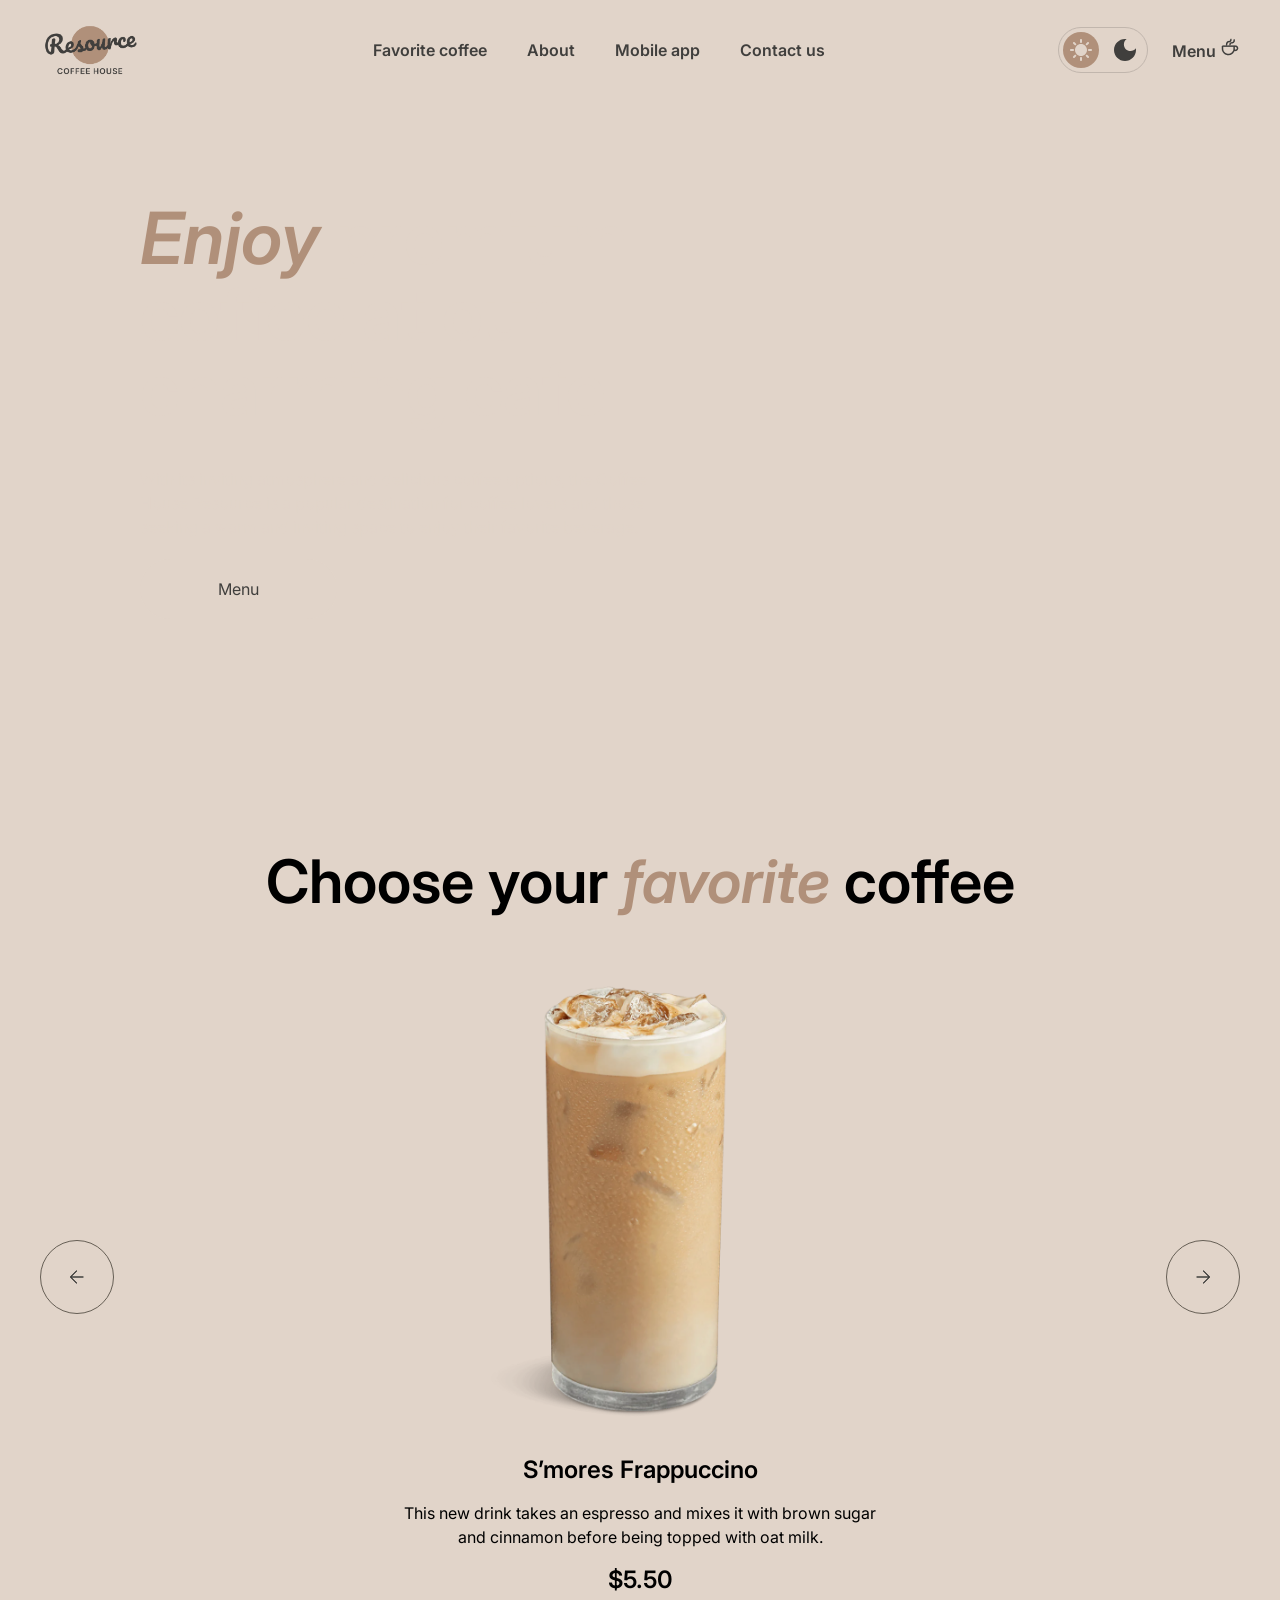
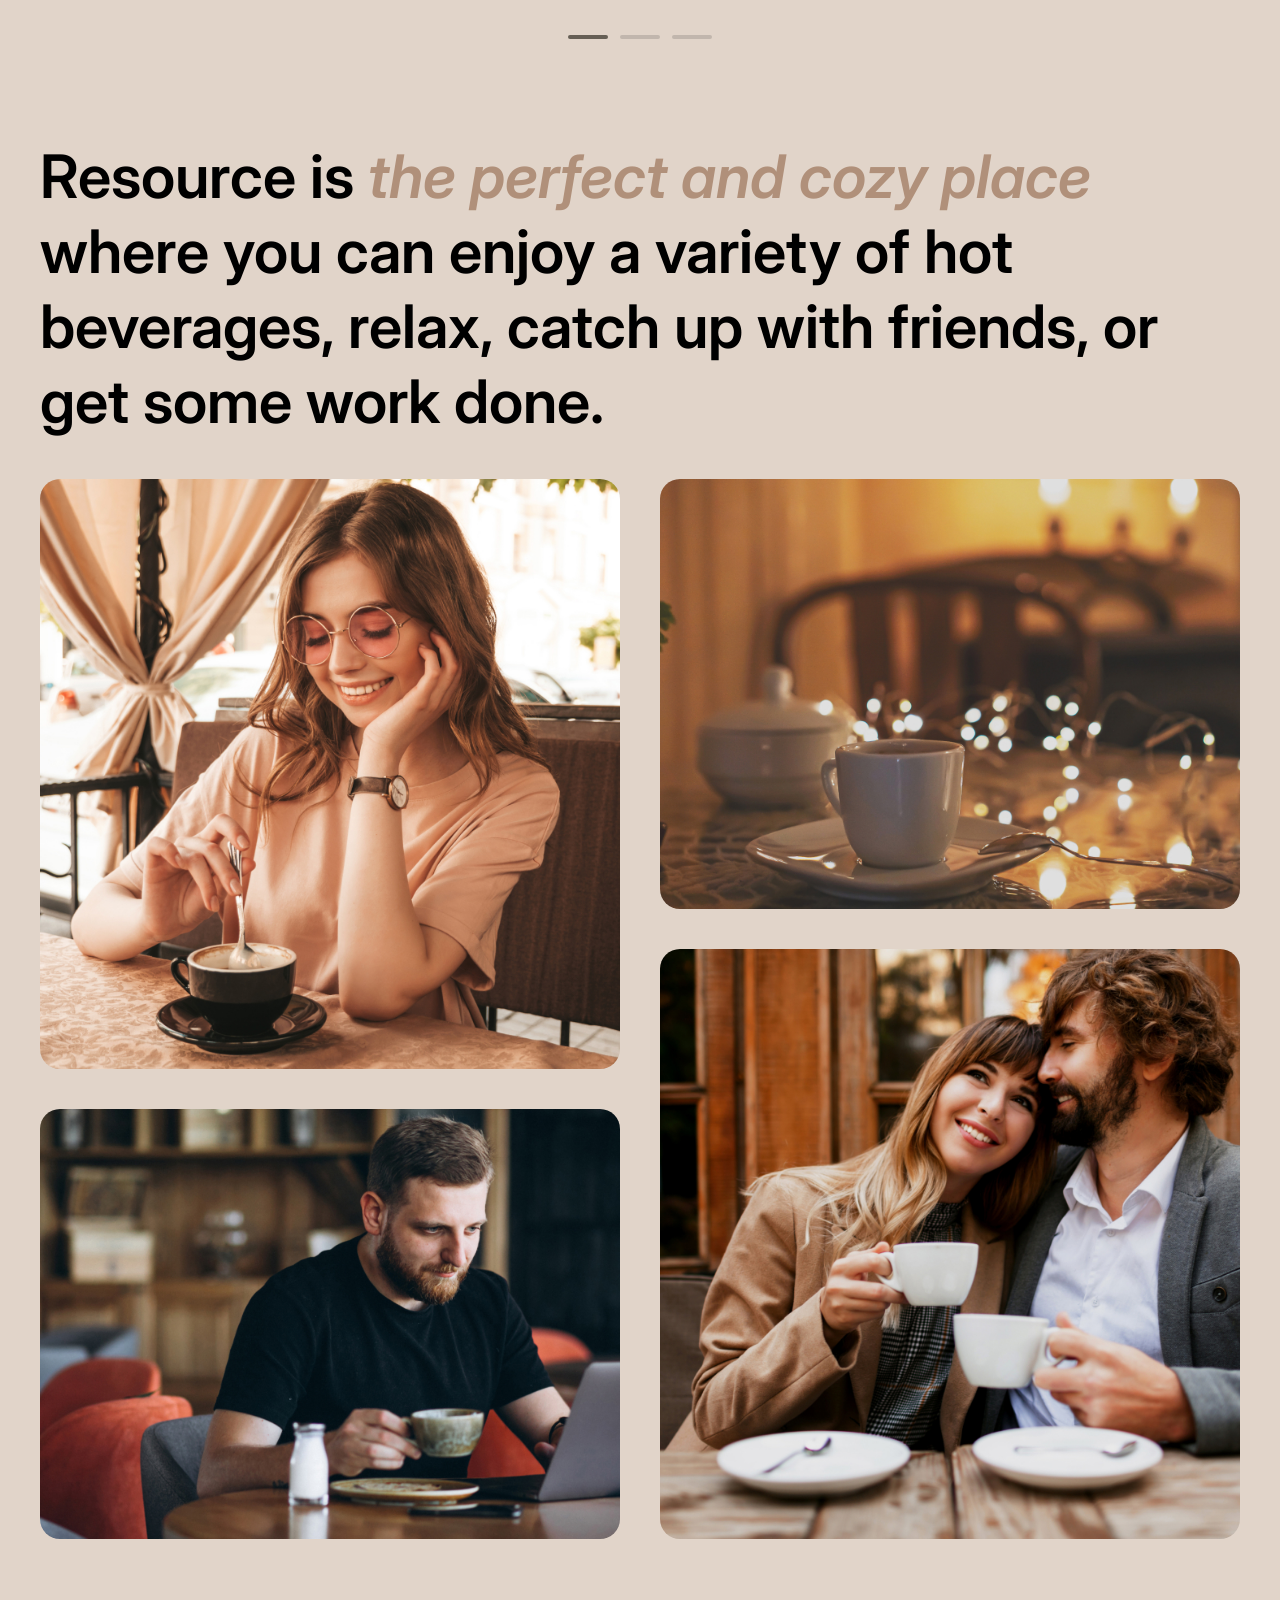
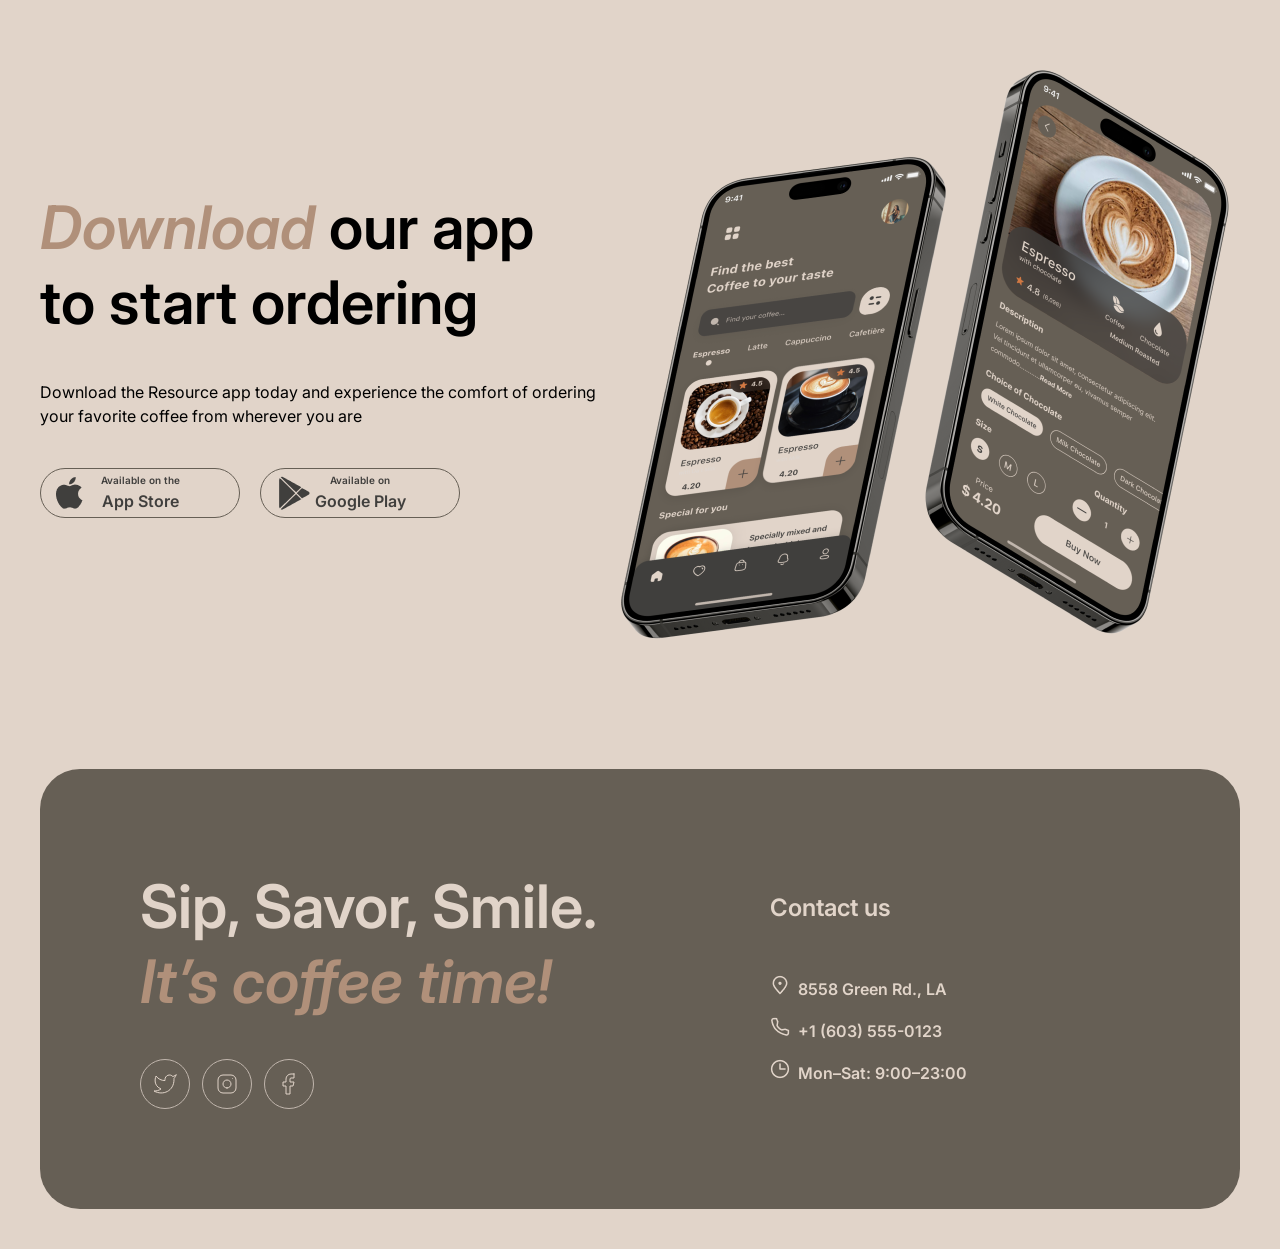
==== index.html @ 1803ca37 "feat: add html and css for FOOTER" ====
<!doctype html>
<html lang="en">
  <head>
    <meta charset="UTF-8" />
    <meta name="viewport" content="width=device-width, initial-scale=1.0" />
    <link rel="stylesheet" href="./style.css" />
    <link rel="icon" href="./img/home-page/logo.png" />
    <link rel="preconnect" href="https://fonts.googleapis.com" />
    <link rel="preconnect" href="https://fonts.gstatic.com" crossorigin />
    <link
      href="https://fonts.googleapis.com/css2?family=Inter:ital,opsz,wght@0,14..32,100..900;1,14..32,100..900&display=swap"
      rel="stylesheet"
    />
    <title>Coffee House</title>
  </head>
  <body>
    <div class="container">
      <header class="header_container">
        <img
          class="logo_img"
          src="./img/home-page/logo.png"
          alt="logo coffee house"
        />
        <nav>
          <ul class="header_list">
            <li><a class="header_link" href="#favorite">Favorite coffee</a></li>
            <li><a class="header_link" href="#about">About</a></li>
            <li><a class="header_link" href="#mobile_app">Mobile app</a></li>
            <li><a class="header_link" href="#contacts">Contact us</a></li>
          </ul>
        </nav>
        <div class="header_options">
          <div class="theme_switch">
            <div
              class="header_icons_container sun_icon"
              aria-label="sun icon to switch theme"
              role="button"
            ></div>
            <div
              class="header_icons_container moon_icon"
              aria-label="sun icon to switch theme"
              role="button"
            ></div>
          </div>
          <div class="menu_link">
            <a class="header_link" href="" target="_blank"
              >Menu
              <img src="./img/icons/coffee-cup.png" alt="icon cup of coffee"
            /></a>
          </div>
        </div>
      </header>
      <main>
        <section id="hero" class="hero_container">
          <video class="hero_video" autoplay muted loop playsinline>
            <source src="./video/hero-video.mp4" type="video/mp4" />
          </video>
          <div class="hero_content">
            <h1 class="hero_title">
              <span class="hightlight_text">Enjoy</span> premium coffee at our
              charming cafe
            </h1>
            <p class="hero_text">
              With its inviting atmosphere and delicious coffee options, the
              Coffee House Resource is a popular destination for coffee lovers
              and those seeking a warm and inviting space to enjoy their
              favorite beverage.
            </p>
            <a class="hero_btn" href="" target="_blank">Menu</a>
          </div>
        </section>
        <section id="favorite" class="favorite_container">
          <h2 class="section_title">
            Choose your <span class="hightlight_text">favorite</span> coffee
          </h2>
          <div class="favorite_slider">
            <div class="arrows icon_arrow_left" role="button">
              <img
                class="arrow arrow-left"
                src="./img/icons/arrow-dark.png"
                alt="arrow-left"
              />
            </div>
            <div class="favorite_content">
              <img
                class="favorite_img"
                src="./img/home-page/coffee-slider-1.png"
                alt=""
              />
              <h3 class="favorite_content_title">S’mores Frappuccino</h3>
              <p class="favorite_content_text">
                This new drink takes an espresso and mixes it with brown sugar
                and cinnamon before being topped with oat milk.
              </p>
              <p class="favorite_price">$5.50</p>
            </div>
            <div class="arrows icon_arrow_right" role="button">
              <img
                class="arrow arrow-right"
                src="./img/icons/arrow-dark.png"
                alt="arrow-right"
              />
            </div>
          </div>
          <div class="controls_container">
            <div class="control control_active"></div>
            <div class="control"></div>
            <div class="control"></div>
          </div>
        </section>
        <section id="about">
          <h2 class="section_title">
            Resource is
            <span class="hightlight_text">the perfect and cozy place</span>
            where you can enjoy a variety of hot beverages, relax, catch up with
            friends, or get some work done.
          </h2>
          <div class="about_gallery">
            <img
              class="img_1 gallery_img"
              src="./img/home-page/about-1.jpg"
              alt=""
            />
            <img
              class="img_2 gallery_img"
              src="./img/home-page/about-2.jpg"
              alt=""
            />
            <img
              class="img_3 gallery_img"
              src="./img/home-page/about-3.jpg"
              alt=""
            />
            <img
              class="img_4 gallery_img"
              src="./img/home-page/about-4.jpg"
              alt=""
            />
          </div>
        </section>
        <section id="mobile_app" class="mobile_app_container">
          <div class="app_content">
            <h2 class="section_title">
              <span class="hightlight_text">Download</span> our app<br />to
              start ordering
            </h2>
            <p class="app_text">
              Download the Resource app today and experience the comfort of
              ordering your favorite coffee from wherever you are
            </p>
            <div class="app_btns_container">
              <a
                class="app_btn apple_btn"
                href="https://www.apple.com/app-store/"
                target="_blank"
              >
                <p class="available">Available on the</p>
                <p class="app_store">App Store</p>
              </a>
              <a
                class="app_btn google_btn"
                href="https://play.google.com/store/games"
                target="_blank"
              >
                <p class="available">Available on</p>
                <p class="app_store">Google Play</p>
              </a>
            </div>
          </div>
          <img
            class="mobile_app_img"
            src="./img/home-page/mobile-screens.png"
            alt="Coffee shop mobile app displayed on two smartphones"
          />
        </section>
      </main>
      <footer class="footer_container" id="contacts">
        <div class="contacts_offer">
          <h2 class="contacts_title">
            Sip, Savor, Smile.
            <span class="hightlight_text">It’s coffee time!</span>
          </h2>
          <div class="socials_container">
            <a href="https://x.com" target="_blank"
              ><div class="social_icons twitter_icon"></div
            ></a>
            <a
              href="https://www.instagram.com/reel/Db3Kr9Ftx0o/"
              target="_blank"
              ><div class="social_icons instagram_icon"></div
            ></a>
            <a href="https://www.facebook.com" target="_blank"
              ><div class="social_icons facebook_icon"></div
            ></a>
          </div>
        </div>
        <ul class="contacts_info">
          <li class="contacts_info_title">Contact us</li>
          <li>
            <a
              class="contacts_link"
              href="https://www.google.com/maps/place/Луизиана,+США/@30.9105342,-94.0417033,7z/data=!3m1!4b1!4m10!1m2!2m1!1s8558+Green+Rd.,+LA!3m6!1s0x8620a454b2118265:0xc955f73281e54703!8m2!3d30.5190775!4d-91.5208624!15sChI4NTU4IEdyZWVuIFJkLiwgTEGSAQh1c19zdGF0ZeABAA!16zL20vMDRseTE?entry=ttu&g_ep=EgoyMDI2MDkwOS4wIKXMDSoASAFQAw%3D%3D"
              target="_blank"
              ><img
                class="contact_icons pin_alt_icon"
                src="./img/icons/pin-alt.png"
              />8558 Green Rd., LA</a
            >
          </li>
          <li>
            <a class="contacts_link" href="tel:+16035550123" target="_blank"
              ><img
                class="contact_icons tel_icon"
                src="./img/icons/phone.png"
              />+1 (603) 555-0123</a
            >
          </li>
          <li class="clock_li">
            <img
              class="contact_icons clock_icon"
              src="./img/icons/clock.png"
            />Mon–Sat: 9:00–23:00
          </li>
        </ul>
      </footer>
    </div>
    <script src="script.js"></script>
  </body>
</html>
---- style.css ----
/* GENERAL STYLES */
* {
  margin: 0;
  padding: 0;
}

*,
*::before,
*::after {
  box-sizing: border-box;
}

html {
  scroll-behavior: smooth;
}

li {
  list-style: none;
}

a {
  text-decoration: none;
}

:root {
  --color-main-light: #e1d4c9;
  --color-main-dark: #403f3d;
  --color-highlight: #b0907a;
  --color-border-primary: #c1b6ad;
  --color-border-dark: #665f55;
}

body {
  font-family: "Inter", sans-serif;
  font-weight: 400;
  letter-spacing: 0%;
}

.container {
  display: block;
  width: 100%;
  max-width: 1440px;
  margin: 0 auto;
  padding: 1.25rem 2.5rem 2.5rem 2.5rem;
  background: var(--color-main-light);
}

.hightlight_text {
  color: var(--color-highlight);
  font-style: italic;
}

.moon_icon,
.header_link,
.hero_btn,
.app_btn {
  transition: 0.3s all ease;
}

a,
.arrows,
.header_icons_container,
.social_icons {
  cursor: pointer;
}

/* TYPOGRAPHY */
p {
  font-size: 1rem;
  line-height: 150%;
}

.hero_title {
  font-size: 4.5rem;
  font-weight: 600;
  line-height: 105%;
}

.hero_text,
.hero_btn {
  margin: 2.5em 0 2.5em 0;
}

.section_title,
.contacts_title {
  font-size: 3.75rem;
  font-weight: 600;
  line-height: 125%;
}

.favorite_content_title,
.favorite_price,
.contacts_info_title {
  font-size: 1.5rem;
  font-weight: 600;
  line-height: 125%;
}

.favorite_content_text {
  text-align: center;
}

.available {
  font-size: 0.625rem;
  font-weight: 600;
  line-height: 140%;
}

.app_store {
  font-weight: 600;
}

/* BUTTONS */
.hero_btn {
  color: var(--color-main-dark);
  background: var(--color-main-light);
  padding: 1.25em 4.876em 1.25em 4.876em;
  border-radius: 6.25em;
}

.hero_btn:hover {
  background: var(--color-main-light) url(./img/icons/coffee-cup.png) no-repeat
    right 3em center;
}

.arrows,
.social_icons {
  display: flex;
  justify-content: center;
  align-items: center;
  border-radius: 50%;
}

.arrows {
  border: 1px solid var(--color-border-dark);
}

.arrow,
.social_icons {
  background-size: 24px 24px;
  border-radius: 50%;
  padding: 1.5em;
}

.arrow {
  background: url(./img/icons/arrow-dark.png) no-repeat center center;
}

.icon_arrow_left {
  transform: rotate(180deg);
}

.arrow:hover {
  background: var(--color-border-dark) url(./img//icons/arrow-light.png)
    no-repeat center center;
}

/* LINKS */
.app_btns_container {
  display: flex;
  gap: 1.25em;
}

.app_btn {
  display: flex;
  flex-direction: column;
  justify-content: center;
  align-items: center;
  color: var(--color-main-dark);
  width: 200px;
  gap: 0.5em;
  border: 1px solid var(--color-border-dark);
  border-radius: 6.25em;
  font-size: 5px;
  padding: 0.75em 0;
}

.app_btn:hover {
  color: var(--color-main-light);
}

.apple_btn {
  background: url(./img/icons/apple-dark.png) no-repeat 15px center;
}

.apple_btn:hover {
  background: var(--color-border-dark) url(./img/icons/apple-light.png)
    no-repeat 15px center;
}

.google_btn {
  background: url(./img/icons/google-dark.png) no-repeat 15px center;
}

.google_btn:hover {
  background: var(--color-border-dark) url(./img/icons/google-light.png)
    no-repeat 15px center;
}

.social_icons {
  border: 1px solid var(--color-border-primary);
}

.social_icons:hover {
  background: var(--color-border-primary);
}

.twitter_icon {
  background: url(./img/icons/twitter-light.svg) no-repeat center center;
}

.twitter_icon:hover {
  background: var(--color-border-primary) url(./img/icons/twitter-dark.svg)
    no-repeat center center;
}

.instagram_icon {
  background: url(./img/icons/instagram-light.svg) no-repeat center center;
}

.instagram_icon:hover {
  background: var(--color-border-primary) url(./img/icons/instagram-dark.svg)
    no-repeat center center;
}

.facebook_icon {
  background: url(./img/icons/facebook-light.svg) no-repeat center center;
}

.facebook_icon:hover {
  background: var(--color-border-primary) url(./img/icons/facebook-dark.svg)
    no-repeat center center;
}

/* HEADER */
.header_container {
  display: flex;
  justify-content: space-between;
  align-items: center;
}

.logo_img {
  width: 6.25rem;
  height: 3.75rem;
}

.header_list {
  display: flex;
  gap: 2.5em;
}

.header_link,
.contacts_link,
.clock_li {
  font-size: 1rem;
  font-weight: 600;
  line-height: 150%;
}

.header_link {
  color: var(--color-main-dark);
}

.contacts_link {
  color: var(--color-main-light);
}

.header_link:hover {
  border-bottom: 0.125em solid var(--color-main-dark);
}

.contacts_link:hover {
  border-bottom: 0.125em solid var(--color-main-light);
}

.header_options {
  display: flex;
  align-items: center;
  gap: 1.5em;
}

.theme_switch {
  display: flex;
  gap: 0.5em;
  padding: 0.25em;
  border: 1px solid var(--color-border-primary);
  border-radius: 6.25em;
}

.header_icons_container {
  display: flex;
  justify-content: center;
  align-items: center;
  width: 36px;
  height: 36px;
  border-radius: 50%;
}

.sun_icon {
  background: var(--color-highlight) url(./img/icons/Sun.svg) no-repeat center
    center;
  background-size: 22px 22px;
}

.moon_icon {
  background: url(./img/icons/Moon-dark.svg) no-repeat center center;
  background-size: 22px 22px;
}

.moon_icon:hover {
  background: var(--color-border-dark) url(./img/icons/Moon-light.svg) no-repeat
    center center;
}

/* MAIN */
main {
  display: flex;
  flex-direction: column;
  gap: 6.25em;
}

/* hero section */
.hero_container {
  position: relative;
  min-height: 40.25rem;
  border-radius: 2.5em;
  overflow: hidden;
  margin-top: 1.25em;
}

.hero_video {
  position: absolute;
  inset: 0;
  width: 100%;
  height: 100%;
  object-fit: cover;
  z-index: 0;
}

.hero_content {
  max-width: 33.125em;
  position: relative;
  z-index: 1;
  color: var(--color-main-light);
  margin: 6.25em auto auto 6.25em;
}

/* favorite section */
.favorite_container {
  display: flex;
  flex-direction: column;
  justify-content: center;
  align-items: center;
  gap: 2.5em;
}

.favorite_slider {
  width: 100%;
  display: flex;
  justify-content: space-between;
  align-items: center;
}

.favorite_content {
  display: flex;
  flex-direction: column;
  align-items: center;
  gap: 1em;
  max-width: 490px;
}

.favorite_img {
  max-width: 480px;
  max-height: 480px;
  padding-bottom: 0.25em;
}

.controls_container {
  display: flex;
  justify-content: center;
  align-items: center;
  gap: 0.75em;
}

.control {
  width: 40px;
  height: 4px;
  border-radius: 6.25em;
  background: var(--color-border-primary);
}

.control_active {
  background: var(--color-border-dark);
}

/* about section */
.about_gallery {
  display: grid;
  margin: 2.5em 0 0 0;
  gap: 2.5em;
  grid-template: 430px 120px 430px /1fr 1fr;
}

.img_1 {
  grid-column: 1;
  grid-row: 1 / 3;
}

.img_2 {
  grid-column: 2;
  grid-row: 1;
}

.img_3 {
  grid-column: 1;
  grid-row: 3;
}

.img_4 {
  grid-column: 2;
  grid-row: 2 / 4;
}

.gallery_img {
  width: 100%;
  height: 100%;
  object-fit: cover;
  border-radius: 1.25em;
}

/* mobile_app section */
.mobile_app_container {
  display: flex;
  justify-content: space-between;
}

.app_content {
  display: flex;
  flex-direction: column;
  justify-content: center;
  gap: 2.5em;
  max-width: 630px;
}

.mobile_app_img {
  width: 630px;
  height: 630px;
}

/* FOOTER */
.footer_container {
  display: flex;
  align-items: center;
  gap: 6.25em;
  color: var(--color-main-light);
  background: var(--color-border-dark);
  padding: 6.25em;
  margin-top: 6.25em;
  border-radius: 2.5em;
}

.contacts_offer {
  display: flex;
  flex-direction: column;
  max-width: 530px;
  gap: 2.5em;
}

.socials_container {
  display: flex;
  gap: 0.75em;
}

.contact_icons {
  margin-right: 0.5em;
}

.contacts_info {
  display: flex;
  flex-direction: column;
  gap: 1em;
}

.contacts_info_title {
  margin: 0 0 1.5em 0;
}
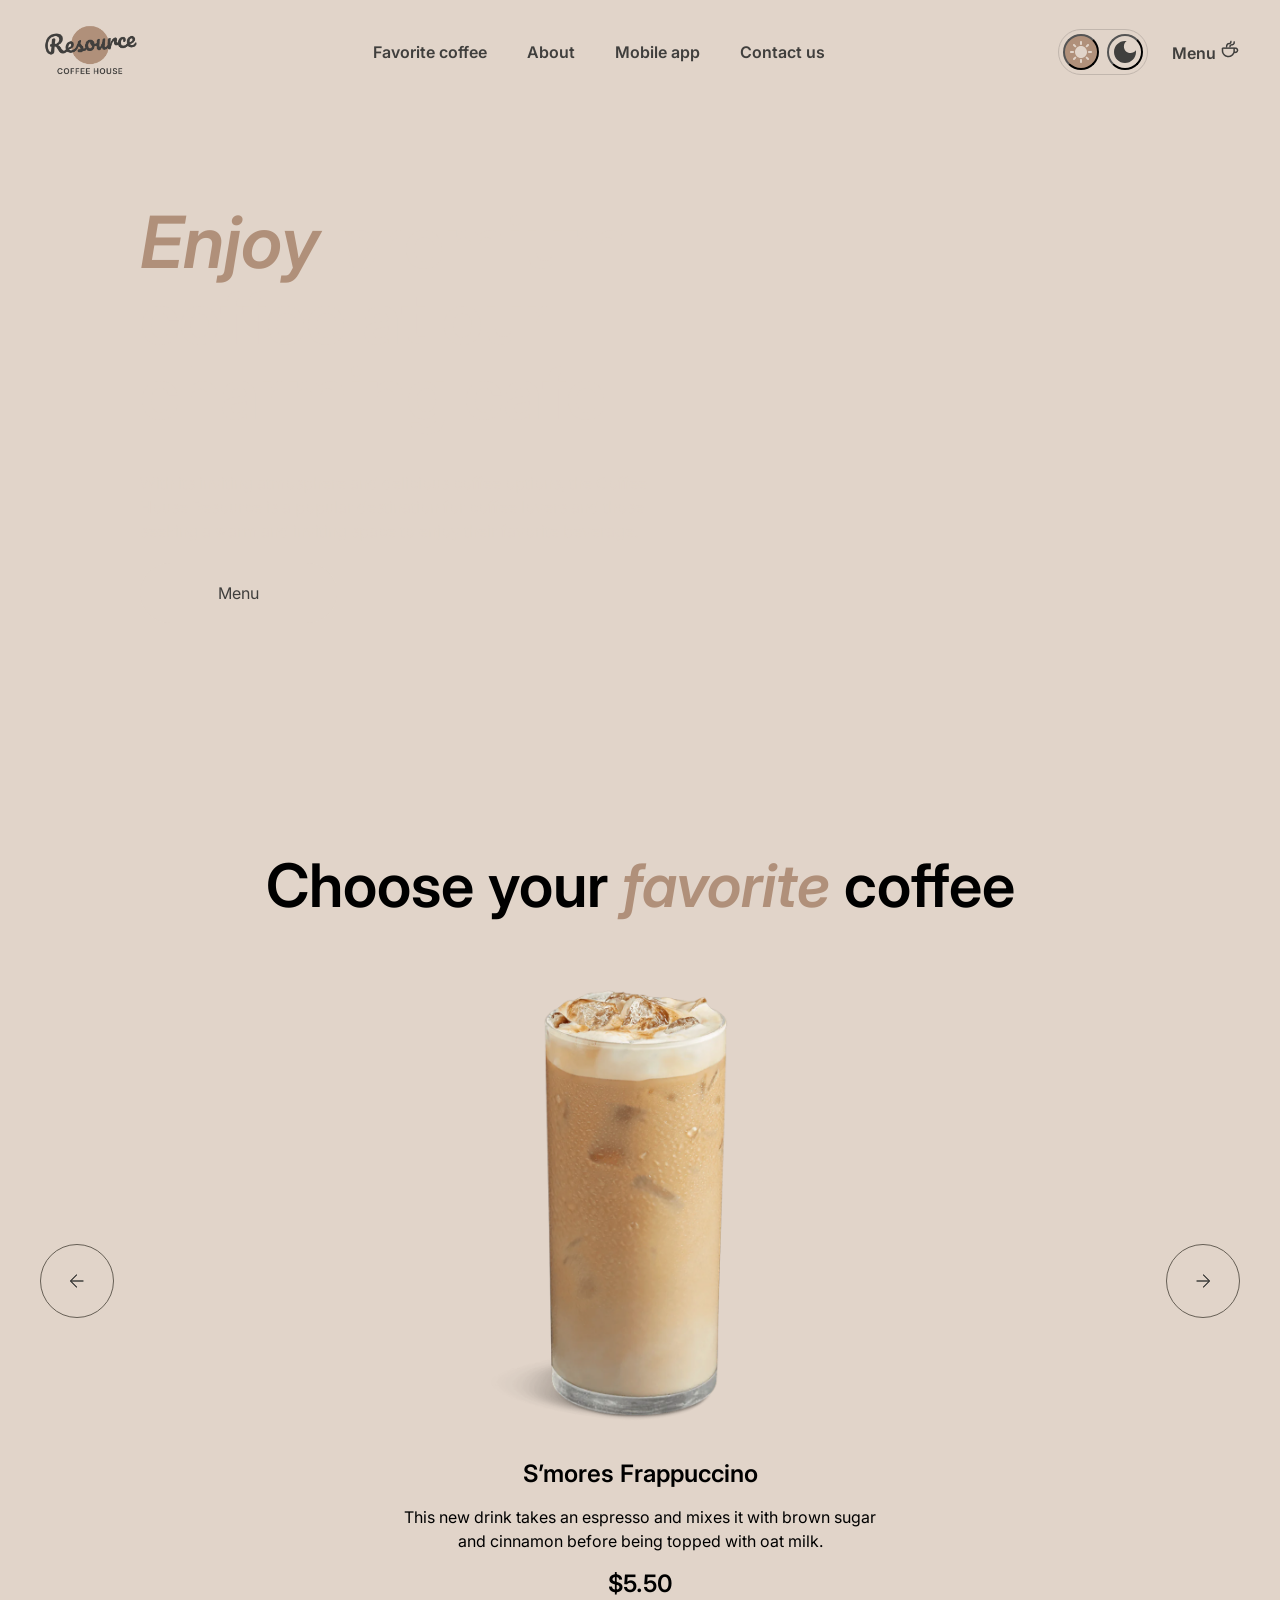
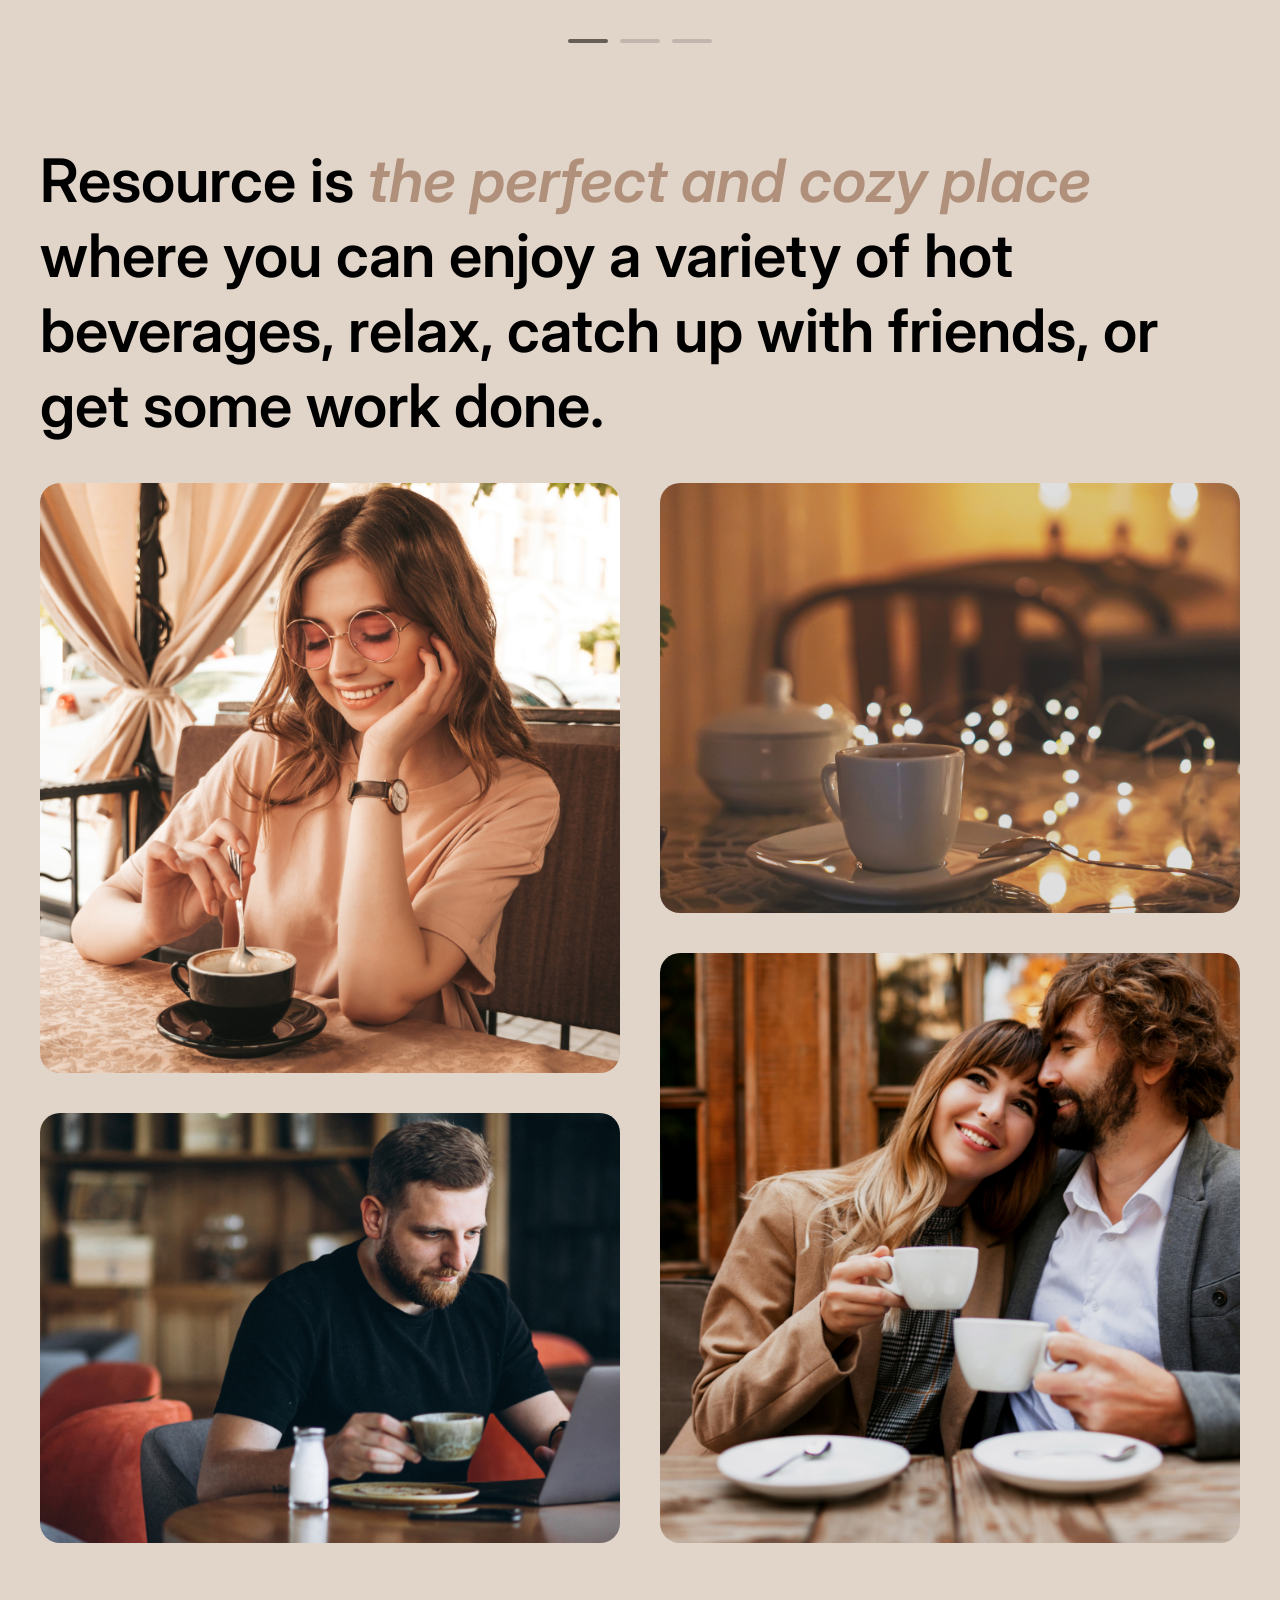
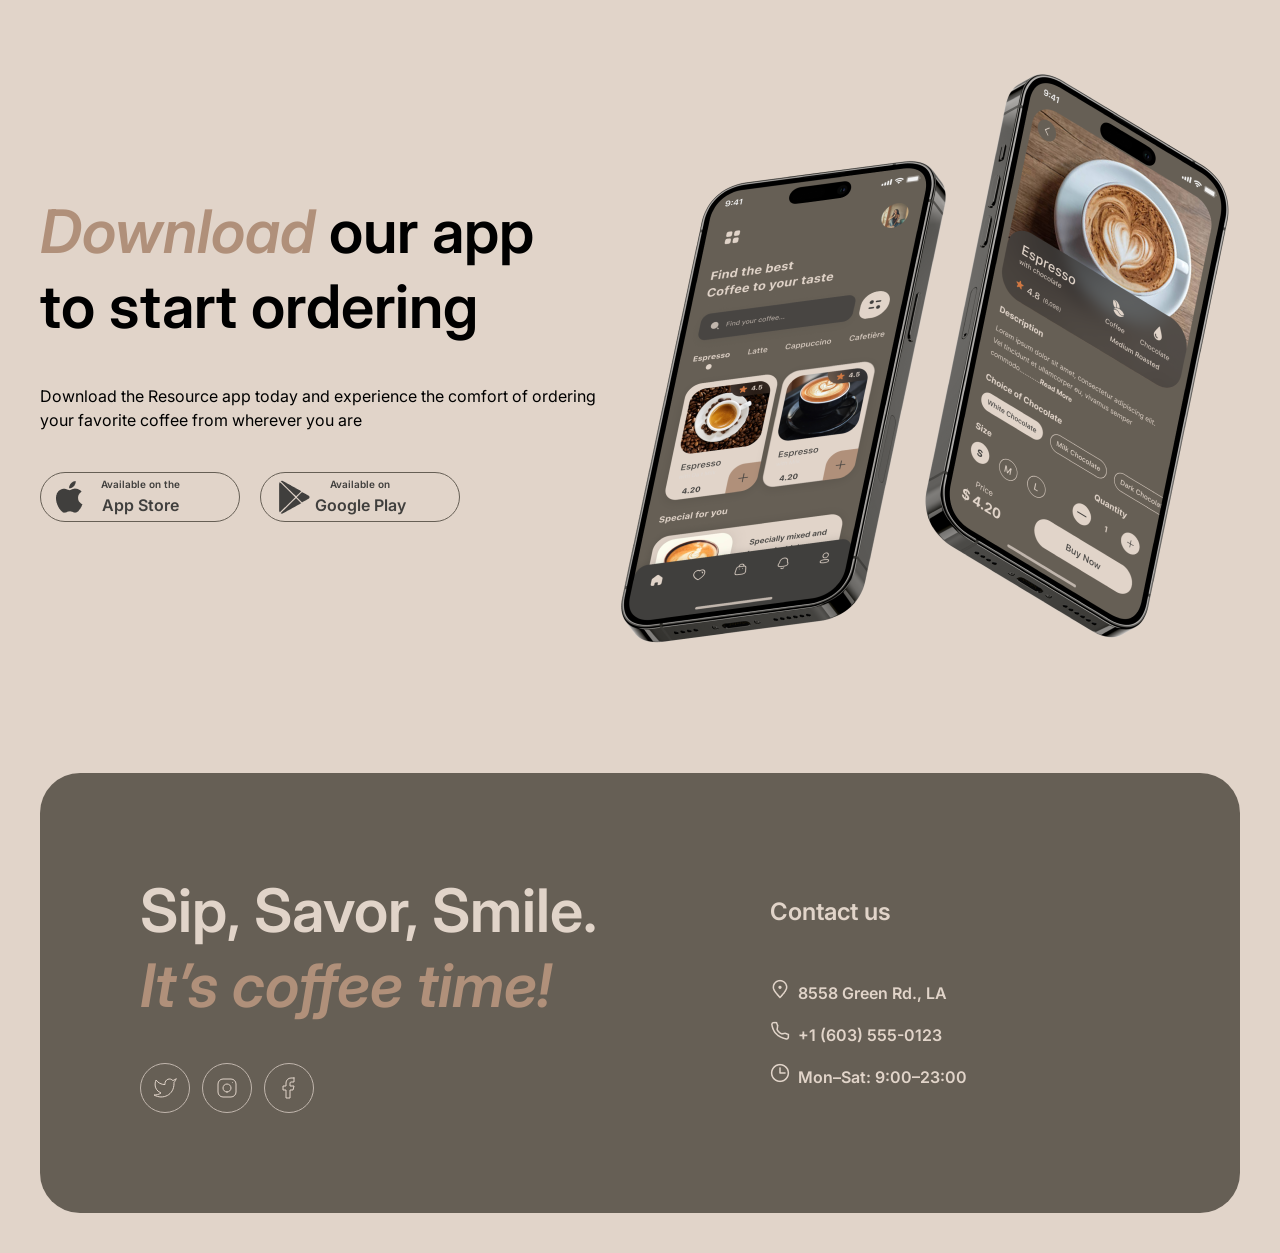
==== commit dd9be6fa: "feat: add MENU page with html structure and css. add data.js fail" ====
--- a/index.html
+++ b/index.html
@@ -16,11 +16,12 @@
   <body>
     <div class="container">
       <header class="header_container">
-        <img
-          class="logo_img"
-          src="./img/home-page/logo.png"
-          alt="logo coffee house"
-        />
+        <a class="logo_link" href="./index.html">
+          <img
+            class="logo_img"
+            src="./img/home-page/logo.png"
+            alt="logo coffee house"
+        /></a>
         <nav>
           <ul class="header_list">
             <li><a class="header_link" href="#favorite">Favorite coffee</a></li>
@@ -31,19 +32,19 @@
         </nav>
         <div class="header_options">
           <div class="theme_switch">
-            <div
+            <button
               class="header_icons_container sun_icon"
               aria-label="sun icon to switch theme"
-              role="button"
-            ></div>
-            <div
+              type="button"
+            ></button>
+            <button
               class="header_icons_container moon_icon"
               aria-label="sun icon to switch theme"
-              role="button"
-            ></div>
+              type="button"
+            ></button>
           </div>
           <div class="menu_link">
-            <a class="header_link" href="" target="_blank"
+            <a class="header_link" href="./menu.html"
               >Menu
               <img src="./img/icons/coffee-cup.png" alt="icon cup of coffee"
             /></a>
@@ -66,7 +67,7 @@
               and those seeking a warm and inviting space to enjoy their
               favorite beverage.
             </p>
-            <a class="hero_btn" href="" target="_blank">Menu</a>
+            <a class="hero_btn" href="./menu.html">Menu</a>
           </div>
         </section>
         <section id="favorite" class="favorite_container">
@@ -78,7 +79,7 @@
               <img
                 class="arrow arrow-left"
                 src="./img/icons/arrow-dark.png"
-                alt="arrow-left"
+                alt="arrow left"
               />
             </div>
             <div class="favorite_content">
@@ -98,7 +99,7 @@
               <img
                 class="arrow arrow-right"
                 src="./img/icons/arrow-dark.png"
-                alt="arrow-right"
+                alt="arrow right"
               />
             </div>
           </div>
@@ -119,22 +120,22 @@
             <img
               class="img_1 gallery_img"
               src="./img/home-page/about-1.jpg"
-              alt=""
+              alt="Woman enjoying coffee at a cafe"
             />
             <img
               class="img_2 gallery_img"
               src="./img/home-page/about-2.jpg"
-              alt=""
+              alt="Man drinking coffee at a cafe"
             />
             <img
               class="img_3 gallery_img"
               src="./img/home-page/about-3.jpg"
-              alt=""
+              alt="Cup of coffee on a table"
             />
             <img
               class="img_4 gallery_img"
               src="./img/home-page/about-4.jpg"
-              alt=""
+              alt="Couple enjoying coffee together"
             />
           </div>
         </section>
@@ -204,6 +205,7 @@
               ><img
                 class="contact_icons pin_alt_icon"
                 src="./img/icons/pin-alt.png"
+                alt="pin alt icon"
               />8558 Green Rd., LA</a
             >
           </li>
@@ -212,6 +214,7 @@
               ><img
                 class="contact_icons tel_icon"
                 src="./img/icons/phone.png"
+                alt="phone icon"
               />+1 (603) 555-0123</a
             >
           </li>
@@ -219,6 +222,7 @@
             <img
               class="contact_icons clock_icon"
               src="./img/icons/clock.png"
+              alt="clock icon"
             />Mon–Sat: 9:00–23:00
           </li>
         </ul>
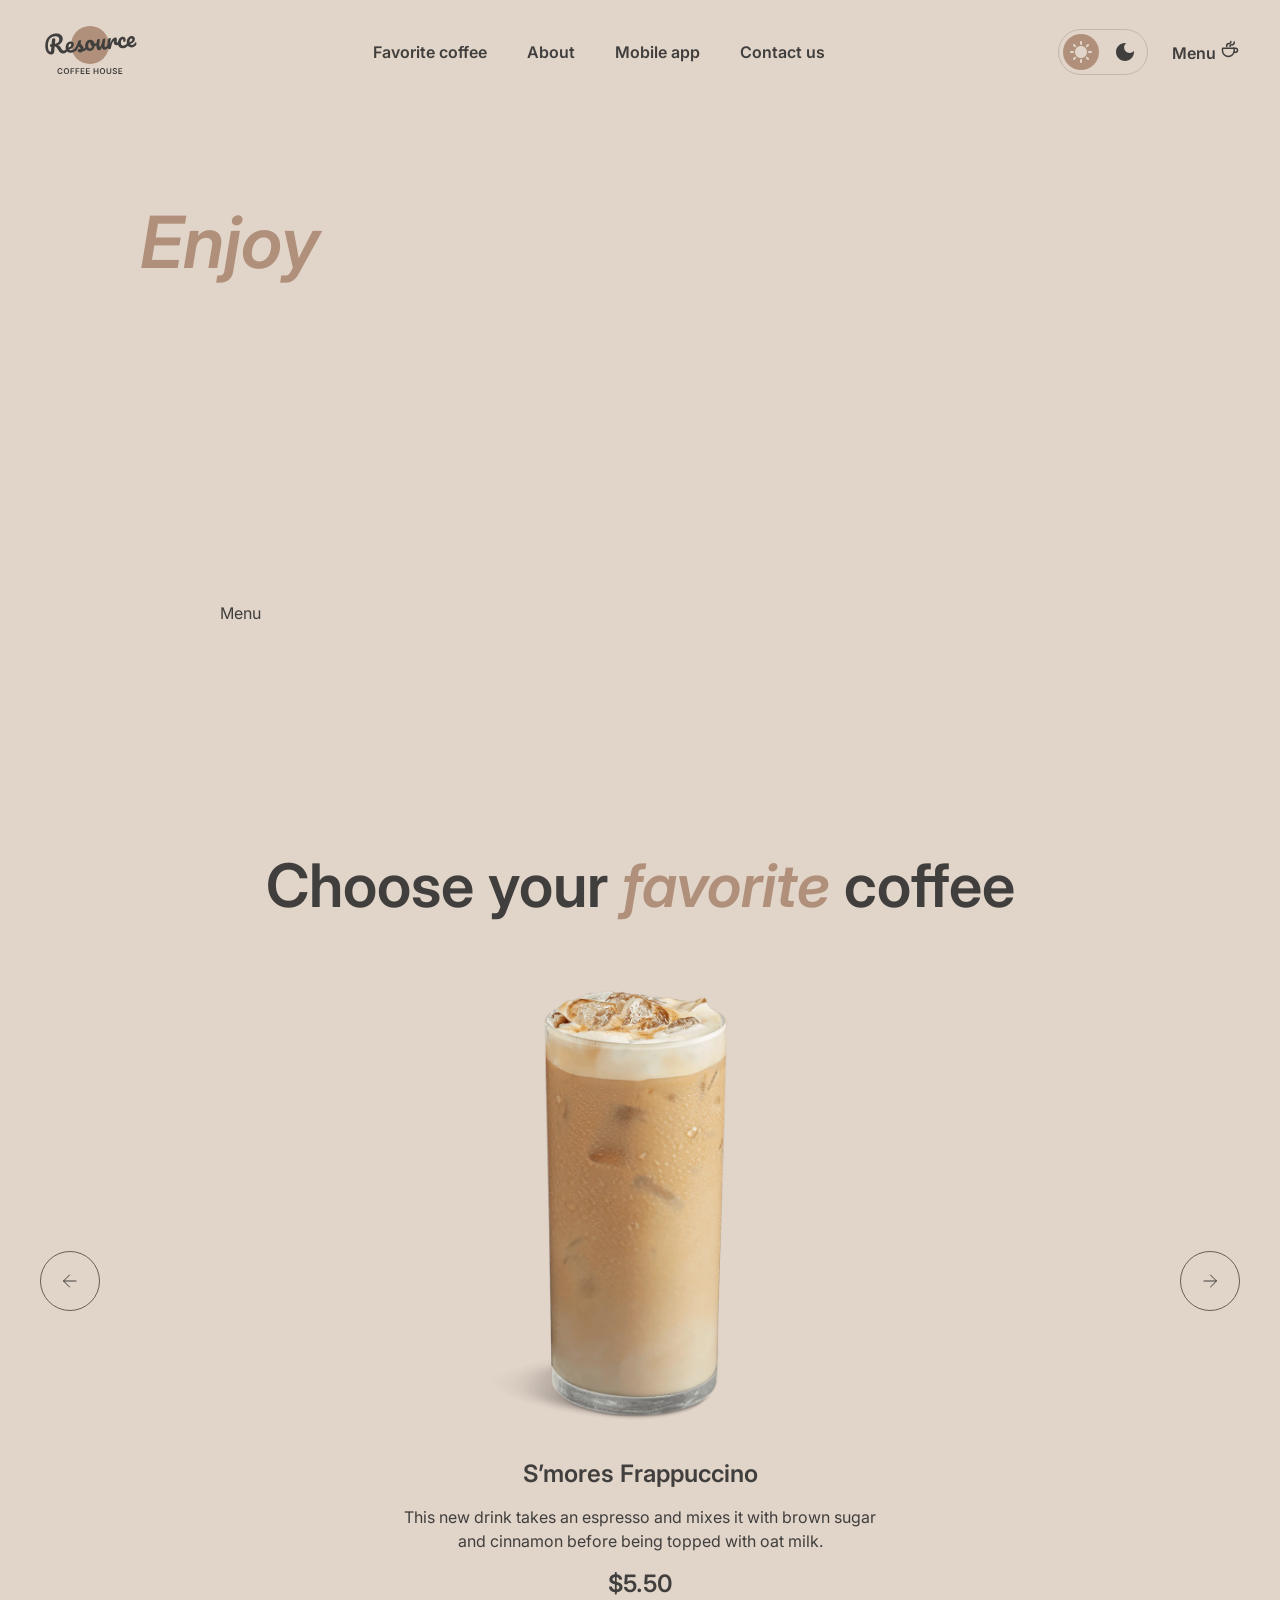
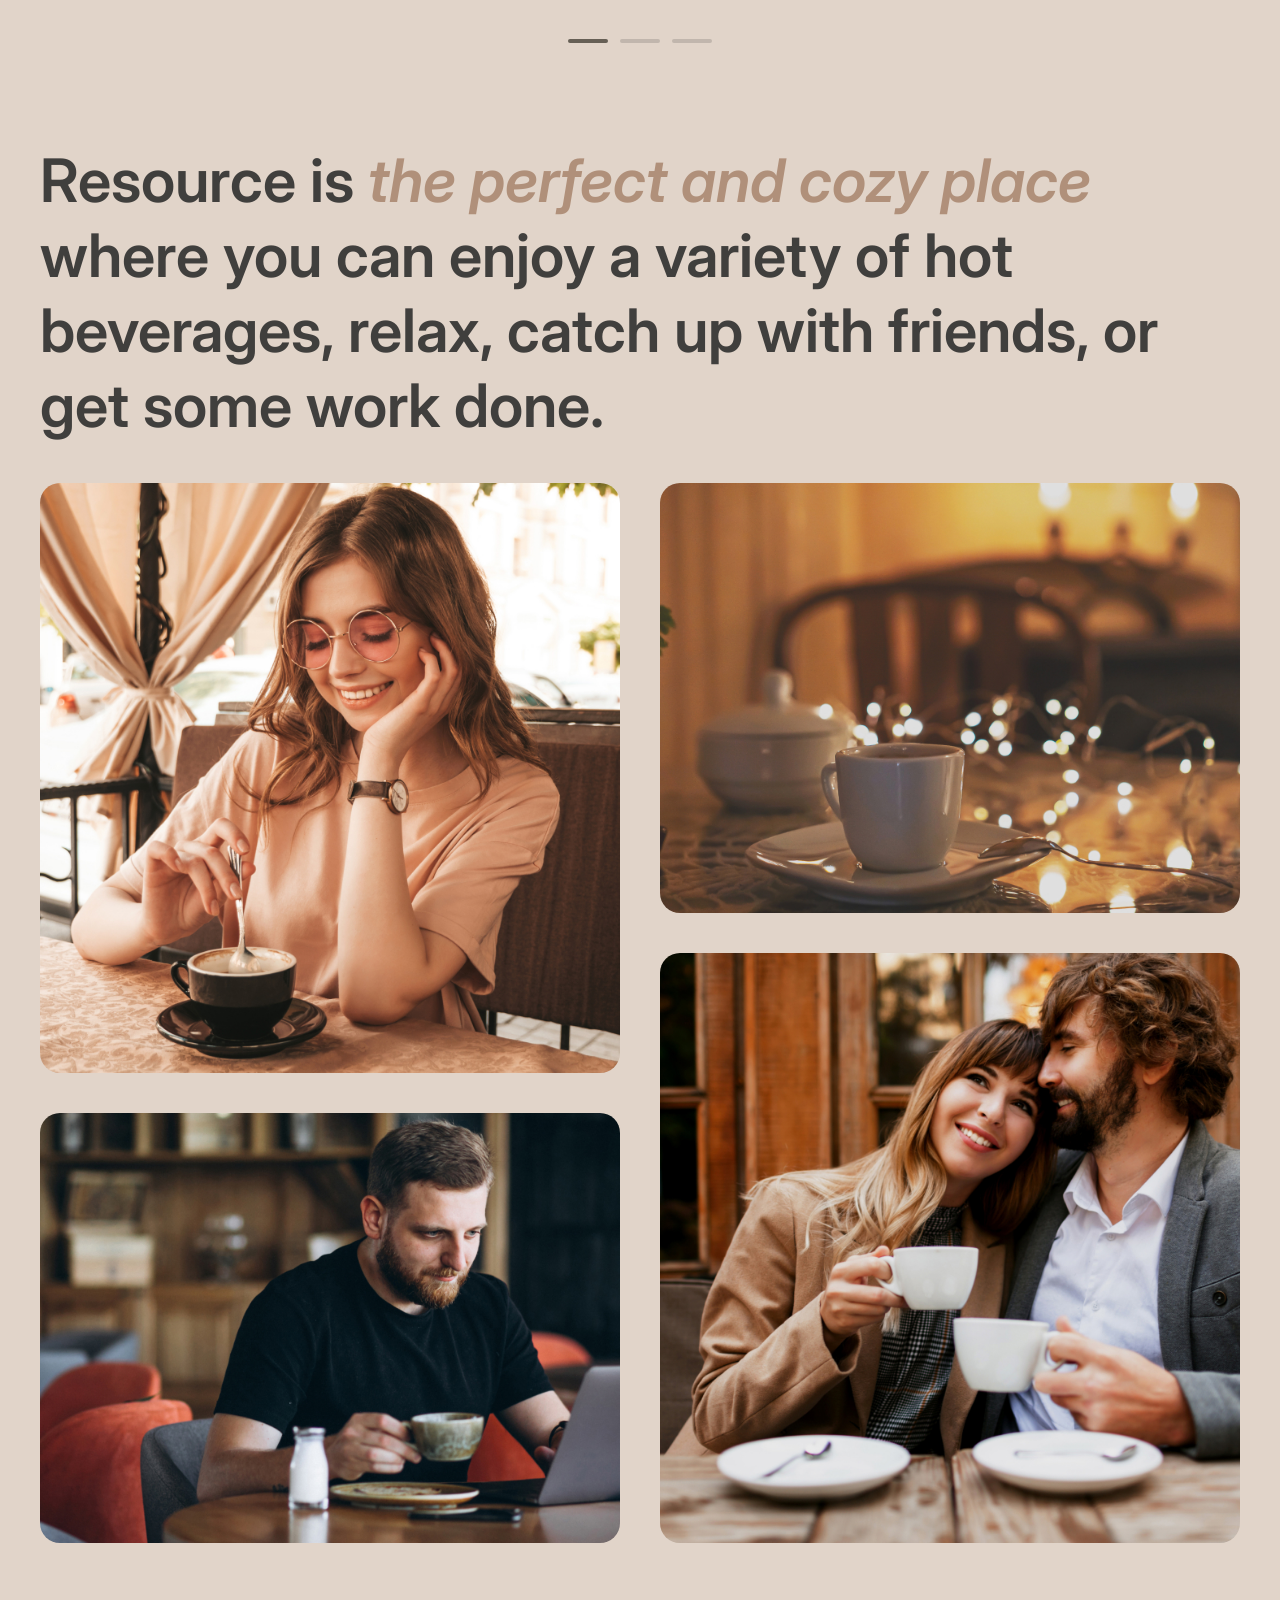
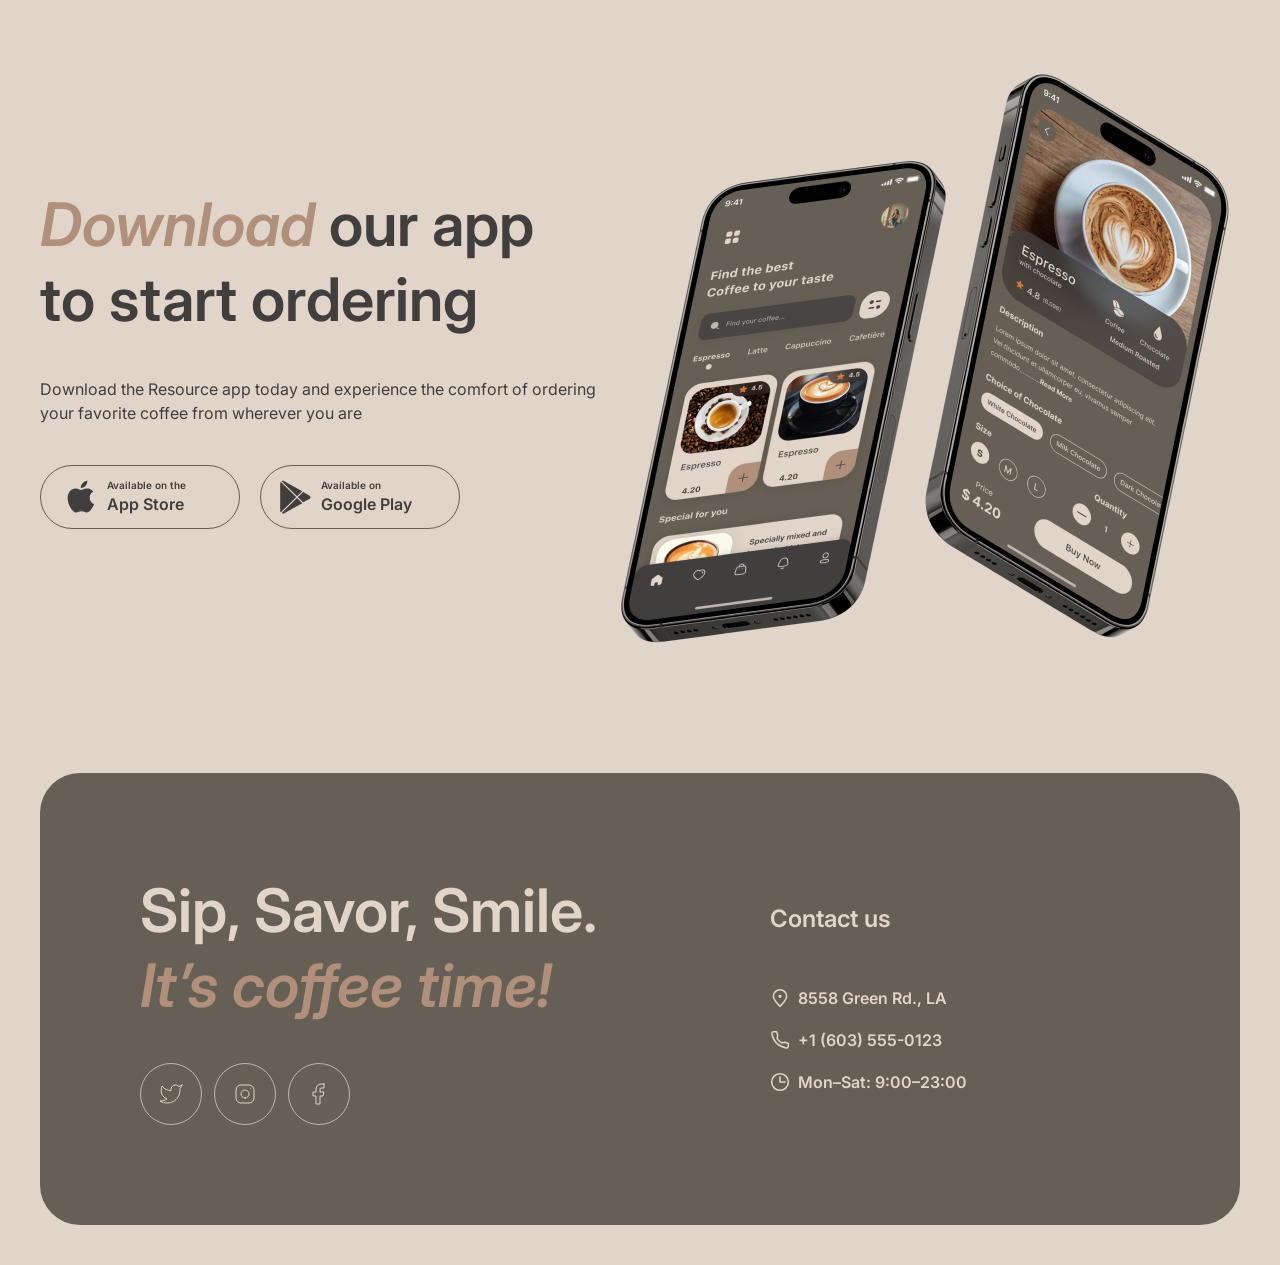
==== commit 031819cd: "feat: add dynamic menu, category filtering and persistent theme" ====
--- a/index.html
+++ b/index.html
@@ -16,12 +16,98 @@
   <body>
     <div class="container">
       <header class="header_container">
-        <a class="logo_link" href="./index.html">
-          <img
+        <a class="logo_link" href="./index.html" aria-label="Coffee House home">
+          <svg
             class="logo_img"
-            src="./img/home-page/logo.png"
-            alt="logo coffee house"
-        /></a>
+            width="100"
+            height="60"
+            viewBox="0 0 100 60"
+            fill="none"
+            aria-hidden="true"
+            xmlns="http://www.w3.org/2000/svg"
+          >
+            <path
+              d="M69 25C69 35.4934 60.4934 44 50 44C39.5066 44 31 35.4934 31 25C31 14.5066 39.5066 6 50 6C60.4934 6 69 14.5066 69 25Z"
+              fill="#B0907A"
+            />
+            <path
+              d="M95.6784 22.2913C95.8856 22.2732 96.0534 22.3548 96.1817 22.5364C96.326 22.7165 96.4127 22.9739 96.442 23.3086C96.4922 23.8824 96.4 24.3884 96.1652 24.8265C95.7789 25.5509 95.2359 26.1365 94.5362 26.5832C93.8524 27.0285 93.0084 27.295 92.0042 27.3829C90.4741 27.5168 89.2469 27.1664 88.3226 26.3318C87.3969 25.4812 86.8658 24.2749 86.7291 22.7129C86.6329 21.6131 86.7748 20.5727 87.1547 19.5919C87.5333 18.5951 88.1046 17.7822 88.8687 17.1532C89.6487 16.5229 90.5568 16.1623 91.5928 16.0717C92.5173 15.9908 93.2829 16.2049 93.8895 16.714C94.4948 17.2071 94.8386 17.9239 94.9209 18.8643C95.0171 19.9641 94.7016 20.9473 93.9743 21.814C93.2617 22.6633 91.9772 23.4021 90.1208 24.0303C90.5675 24.73 91.2451 25.0401 92.1537 24.9606C92.8072 24.9035 93.3279 24.7053 93.7158 24.3662C94.1197 24.0257 94.5692 23.4725 95.0643 22.7064C95.2346 22.4506 95.4393 22.3122 95.6784 22.2913ZM91.3914 18.4503C90.8016 18.5019 90.3295 18.8885 89.9751 19.6102C89.6365 20.3304 89.5098 21.1767 89.5949 22.149L89.5991 22.1968C90.5199 21.8914 91.2318 21.4918 91.7347 20.9981C92.2376 20.5044 92.4632 19.9626 92.4117 19.3729C92.3852 19.0701 92.2766 18.8386 92.0859 18.6786C91.9098 18.5013 91.6783 18.4252 91.3914 18.4503Z"
+              fill="currentColor"
+            />
+            <path
+              d="M83.2976 28.1446C81.7356 28.2813 80.4779 27.9497 79.5245 27.1497C78.5857 26.3324 78.0529 25.1985 77.926 23.7481C77.813 22.457 77.969 21.303 78.394 20.2861C78.819 19.2692 79.4149 18.4622 80.1818 17.8651C80.9487 17.268 81.7784 16.9304 82.671 16.8523C83.5477 16.7756 84.2481 16.9793 84.7723 17.4635C85.311 17.9303 85.6159 18.5702 85.6871 19.383C85.7456 20.0525 85.6437 20.6316 85.3813 21.1203C85.1348 21.6076 84.7725 21.8722 84.2944 21.9141C83.9915 21.9406 83.7382 21.8904 83.5344 21.7637C83.3465 21.6356 83.2414 21.444 83.2191 21.189C83.2093 21.0774 83.2141 20.9485 83.2334 20.8023C83.2527 20.6561 83.2676 20.5504 83.278 20.4852C83.3367 20.2392 83.357 20.0125 83.3389 19.8053C83.3208 19.5981 83.2511 19.4436 83.1297 19.3418C83.0243 19.2386 82.876 19.1953 82.6847 19.2121C82.3181 19.2441 81.9901 19.4415 81.7006 19.8041C81.4097 20.1508 81.193 20.6114 81.0506 21.186C80.9081 21.7606 80.8661 22.3826 80.9247 23.0521C81.0865 24.901 81.9723 25.7551 83.5821 25.6142C84.2356 25.557 84.9181 25.2805 85.6296 24.7846C86.3556 24.2714 87.0469 23.5444 87.7034 22.6036C87.8752 22.3637 88.0806 22.2333 88.3197 22.2124C88.5269 22.1942 88.6946 22.2759 88.8229 22.4574C88.9672 22.6375 89.054 22.895 89.0832 23.2297C89.1362 23.8354 89.028 24.3427 88.7587 24.7518C88.0904 25.7418 87.2526 26.5378 86.2452 27.1399C85.2524 27.7247 84.2699 28.0596 83.2976 28.1446Z"
+              fill="currentColor"
+            />
+            <path
+              d="M69.549 29.3476C68.9433 29.4006 68.485 29.1195 68.1742 28.5042C67.8794 27.8876 67.6706 26.8779 67.5479 25.4753C67.3666 23.4032 67.4892 21.4089 67.9158 19.4924C68.0188 19.0177 68.2207 18.6627 68.5213 18.4276C68.8365 18.1752 69.289 18.0232 69.8787 17.9716C70.1975 17.9437 70.4242 17.964 70.5586 18.0326C70.6931 18.1011 70.7701 18.2469 70.7897 18.4701C70.812 18.7251 70.7426 19.3094 70.5816 20.2229C70.478 20.8744 70.3993 21.4434 70.3455 21.93C70.2917 22.4165 70.2636 23.0132 70.2612 23.7201C70.6673 22.3033 71.1594 21.136 71.7376 20.2181C72.3158 19.3002 72.8997 18.6308 73.4892 18.2098C74.0947 17.7874 74.6605 17.5532 75.1865 17.5072C76.2225 17.4166 76.7858 17.8893 76.8765 18.9253C76.8946 19.1325 76.8668 19.6409 76.7931 20.4504C76.7214 21.0991 76.6925 21.5032 76.7064 21.6626C76.7552 22.2204 76.9789 22.4819 77.3773 22.4471C77.8236 22.408 78.3668 22.0072 79.0067 21.2445C79.1958 21.0191 79.4019 20.8967 79.6251 20.8772C79.8323 20.8591 80 20.9408 80.1283 21.1223C80.2712 21.2864 80.3559 21.5199 80.3824 21.8228C80.434 22.4125 80.315 22.8887 80.0255 23.2513C79.6197 23.7526 79.1285 24.1971 78.5521 24.5848C77.9903 24.9552 77.3746 25.1697 76.7052 25.2282C75.8604 25.3021 75.196 25.1434 74.7121 24.7521C74.2441 24.3594 73.978 23.7965 73.9139 23.0633C73.8929 22.8242 73.8959 22.583 73.9228 22.3397C73.9268 22.0182 73.9239 21.8016 73.9142 21.69C73.8919 21.435 73.793 21.3151 73.6177 21.3305C73.3786 21.3514 73.0836 21.6503 72.7325 22.2271C72.396 22.7865 72.0748 23.5213 71.7689 24.4314C71.4631 25.3415 71.2332 26.2932 71.0791 27.2864C70.9694 28.0509 70.8068 28.5791 70.5914 28.8709C70.3906 29.1455 70.0431 29.3044 69.549 29.3476Z"
+              fill="currentColor"
+            />
+            <path
+              d="M59.2462 30.2488C58.5289 30.3116 57.9106 30.0364 57.3912 29.4233C56.8863 28.7929 56.5906 27.9836 56.5042 26.9954C56.3996 25.8 56.3838 24.7012 56.4567 23.699C56.5282 22.6809 56.6985 21.5979 56.9675 20.4501C57.085 19.958 57.2782 19.5958 57.547 19.3635C57.8157 19.1312 58.2609 18.9878 58.8826 18.9334C59.2332 18.9028 59.4772 18.9376 59.6145 19.038C59.7677 19.1371 59.8541 19.2981 59.8736 19.5213C59.8847 19.6488 59.8347 20.0868 59.7235 20.8354C59.6157 21.4391 59.5349 21.9842 59.4811 22.4707C59.3088 24.1722 59.247 25.3019 59.2958 25.8598C59.3251 26.1945 59.3859 26.4301 59.4781 26.5666C59.569 26.6871 59.7021 26.7397 59.8774 26.7244C60.1165 26.7035 60.3904 26.4386 60.6993 25.9297C61.024 25.4195 61.3431 24.6608 61.6565 23.6536C61.9859 22.6451 62.2798 21.4148 62.5382 19.9627C62.6239 19.4734 62.7852 19.114 63.0221 18.8845C63.2749 18.6535 63.6643 18.5151 64.1903 18.4691C64.5569 18.437 64.8161 18.4625 64.9679 18.5456C65.1184 18.6127 65.204 18.7658 65.2249 19.0049C65.2598 19.4034 65.1561 20.5127 64.9138 22.3327C64.646 24.412 64.533 25.6907 64.5748 26.1688C64.6013 26.4717 64.686 26.7052 64.8289 26.8694C64.9703 27.0176 65.1447 27.0827 65.3519 27.0645C65.6706 27.0366 66.0285 26.8126 66.4254 26.3924C66.8368 25.9549 67.3708 25.2657 68.0273 24.3249C68.199 24.0851 68.4044 23.9547 68.6435 23.9337C68.8507 23.9156 69.0185 23.9973 69.1468 24.1788C69.291 24.3589 69.3778 24.6163 69.4071 24.9511C69.4629 25.5886 69.3547 26.096 69.0825 26.4731C68.471 27.3779 67.7905 28.1361 67.041 28.7477C66.3074 29.358 65.4385 29.707 64.4343 29.7949C63.6693 29.8618 63.0776 29.6165 62.6594 29.0588C62.2572 28.4997 62.0093 27.6862 61.9159 26.6183C61.7398 27.7259 61.4065 28.5982 60.9162 29.2354C60.4245 29.8566 59.8678 30.1944 59.2462 30.2488Z"
+              fill="currentColor"
+            />
+            <path
+              d="M57.5606 22.8796C57.7678 22.8614 57.9362 22.9511 58.0659 23.1485C58.1956 23.346 58.2744 23.6041 58.3023 23.9229C58.3692 24.688 58.1779 25.1625 57.7282 25.3463C56.8011 25.7647 55.7659 26.048 54.6225 26.1963C54.4367 27.5616 53.9332 28.6898 53.1117 29.5808C52.2888 30.4559 51.3115 30.9429 50.1799 31.0419C49.2235 31.1256 48.3824 30.9663 47.6566 30.564C46.9467 30.1603 46.383 29.5913 45.9654 28.8569C45.5478 28.1225 45.3 27.309 45.2219 26.4164C45.1159 25.205 45.2529 24.1089 45.6328 23.1281C46.0114 22.1313 46.5841 21.3343 47.351 20.7372C48.1165 20.1242 48.9933 19.7744 49.9816 19.688C51.1929 19.582 52.2022 19.9193 53.0093 20.6999C53.8309 21.4632 54.3592 22.453 54.5941 23.6691C55.339 23.5558 56.2177 23.3183 57.23 22.9567C57.3547 22.9136 57.4649 22.8879 57.5606 22.8796ZM50.1494 28.4908C50.6595 28.4462 51.0797 28.2007 51.41 27.7542C51.7563 27.3063 51.959 26.6863 52.0182 25.8941C51.4948 25.6026 51.0739 25.1977 50.7555 24.6795C50.4531 24.1599 50.2754 23.5972 50.2224 22.9916C50.2001 22.7365 50.2017 22.4794 50.2272 22.2202L50.1076 22.2307C49.4701 22.2864 48.9633 22.644 48.5873 23.3032C48.2259 23.9452 48.094 24.824 48.1916 25.9398C48.2683 26.8164 48.4942 27.4712 48.8694 27.9042C49.2605 28.3357 49.6872 28.5313 50.1494 28.4908Z"
+              fill="currentColor"
+            />
+            <path
+              d="M40.3103 32.4354C39.4815 32.508 38.8272 32.3725 38.3474 32.029C37.8836 31.6841 37.6307 31.2726 37.5889 30.7944C37.5527 30.38 37.6727 30.0081 37.9491 29.6787C38.2254 29.3494 38.6584 29.1589 39.2482 29.1073C39.4554 29.0892 39.6966 29.0922 39.9717 29.1163C40.2614 29.1231 40.4787 29.1282 40.6235 29.1316C40.5713 28.7185 40.4415 28.3364 40.2341 27.9851C40.0427 27.6325 39.8048 27.3 39.5205 26.9876C39.2348 26.6592 38.9692 26.3773 38.7237 26.1418C38.3119 27.1254 37.8861 27.9497 37.4464 28.6145C37.0226 29.278 36.5482 29.9137 36.0232 30.5218C35.7614 30.8338 35.4711 31.0038 35.1523 31.0316C34.8973 31.054 34.6824 30.9844 34.5077 30.823C34.3316 30.6457 34.2316 30.4216 34.2079 30.1506C34.1801 29.8318 34.2658 29.5272 34.4653 29.2367L34.7426 28.827C35.5244 27.6664 36.1078 26.7159 36.4928 25.9756C36.7233 25.4896 36.9884 24.8481 37.288 24.0509C37.5863 23.2379 37.8745 22.4016 38.1527 21.542C38.3942 20.8142 38.9931 20.4085 39.9494 20.3248C40.3957 20.2858 40.71 20.2984 40.8923 20.3628C41.0746 20.4271 41.1734 20.547 41.1888 20.7223C41.1971 20.8179 41.1785 20.9722 41.1329 21.1849C41.0873 21.3977 41.0177 21.6126 40.9243 21.8296C40.6876 22.4285 40.5867 22.9272 40.6215 23.3257C40.6424 23.5647 40.7451 23.8208 40.9296 24.0937C41.1301 24.3653 41.4244 24.7009 41.8127 25.1006C42.3814 25.7254 42.8141 26.2657 43.111 26.7216C43.4224 27.1601 43.6025 27.6583 43.6513 28.2162C43.6652 28.3756 43.6688 28.6001 43.662 28.8898C44.4166 28.5187 45.2626 27.6335 46.2003 26.2345C46.372 25.9946 46.5774 25.8642 46.8165 25.8433C47.0237 25.8252 47.1915 25.9069 47.3198 26.0884C47.464 26.2685 47.5508 26.5259 47.5801 26.8606C47.6331 27.4663 47.5249 27.9737 47.2555 28.3827C46.545 29.4407 45.8392 30.185 45.1381 30.6158C44.4515 31.0292 43.5756 31.2985 42.5105 31.4238C41.9204 32.0215 41.187 32.3587 40.3103 32.4354Z"
+              fill="currentColor"
+            />
+            <path
+              d="M36.6161 26.7357C36.8233 26.7175 36.9911 26.7992 37.1194 26.9807C37.2636 27.1608 37.3504 27.4183 37.3797 27.753C37.4355 28.3905 37.3273 28.8979 37.0551 29.2751C36.5281 30.0439 35.7492 30.7786 34.7183 31.4791C33.7034 32.1782 32.5823 32.5815 31.355 32.6888C29.6814 32.8353 28.3426 32.4947 27.3386 31.667C26.3347 30.8394 25.7637 29.6365 25.6256 28.0586C25.5294 26.9588 25.6713 25.9185 26.0512 24.9376C26.4298 23.9408 27.0011 23.1279 27.7652 22.4989C28.5452 21.8686 29.4533 21.508 30.4893 21.4174C31.4138 21.3365 32.1793 21.5506 32.786 22.0597C33.3913 22.5528 33.7351 23.2696 33.8173 24.21C33.9136 25.3098 33.5981 26.293 32.8708 27.1597C32.1581 28.009 30.8816 28.7471 29.0412 29.3739C29.5039 30.0722 30.293 30.3726 31.4088 30.275C32.126 30.2122 32.9173 29.894 33.7826 29.3204C34.6625 28.7295 35.4016 27.9983 35.9999 27.1269C36.1716 26.887 36.377 26.7566 36.6161 26.7357ZM30.2878 23.796C29.6981 23.8476 29.226 24.2342 28.8715 24.9559C28.533 25.6761 28.4063 26.5224 28.4914 27.4947L28.4955 27.5425C29.4164 27.2371 30.1283 26.8375 30.6312 26.3438C31.1341 25.8501 31.3597 25.3083 31.3081 24.7186C31.2816 24.4158 31.1731 24.1843 30.9824 24.0243C30.8063 23.847 30.5747 23.7709 30.2878 23.796Z"
+              fill="currentColor"
+            />
+            <path
+              d="M27.6906 27.5167C27.8978 27.4986 28.0656 27.5803 28.1939 27.7618C28.3382 27.9419 28.4249 28.1993 28.4542 28.5341C28.5086 29.1557 28.4004 29.6631 28.1296 30.0561C27.4454 31.0476 26.7351 31.8324 25.9987 32.4108C25.261 32.9733 24.3581 33.3012 23.2902 33.3946C22.2541 33.4853 21.3451 33.2837 20.5631 32.79C19.797 32.2949 19.028 31.3985 18.256 30.1009C17.6351 29.063 17.151 28.3023 16.8035 27.8188C16.4547 27.3193 16.119 26.9712 15.7967 26.7745C15.4903 26.5765 15.1198 26.4724 14.6852 26.4622C14.6508 26.8025 14.5595 27.8705 14.4114 29.6663C14.3537 30.4744 14.3165 30.9675 14.3 31.1456C14.2256 32.1319 13.9724 32.9089 13.5402 33.4767C13.1067 34.0286 12.4038 34.3471 11.4315 34.4321C10.3636 34.5256 9.38799 34.2977 8.50477 33.7486C7.63609 33.1822 6.9298 32.3606 6.38589 31.2839C5.84059 30.1913 5.50518 28.9277 5.37968 27.4932C5.1454 24.8154 5.40544 22.4638 6.15978 20.4383C6.93006 18.4115 8.10738 16.8148 9.69174 15.6483C11.2906 14.4644 13.1899 13.7763 15.3895 13.5838C16.9196 13.45 18.223 13.5688 19.2994 13.9404C20.3759 14.312 21.1968 14.8826 21.762 15.6523C22.3432 16.4206 22.6784 17.3148 22.7676 18.3349C22.8457 19.2275 22.7073 20.1229 22.3522 21.0213C22.0117 21.9023 21.4476 22.7066 20.66 23.434C19.8724 24.1614 18.8869 24.7375 17.7034 25.1622C18.4866 25.3025 19.1057 25.5856 19.5605 26.0116C20.0154 26.4376 20.4891 27.0787 20.9816 27.9351C21.5115 28.8524 22.0112 29.5153 22.4806 29.924C22.966 30.3312 23.4955 30.5098 24.0693 30.4596C24.5794 30.4149 25.0509 30.205 25.4838 29.8299C25.9154 29.4388 26.4456 28.7981 27.0744 27.9079C27.2461 27.6681 27.4515 27.5377 27.6906 27.5167ZM11.3837 26.727C10.8418 26.7744 10.4561 26.6797 10.2266 26.4428C10.013 26.2045 9.89225 25.9259 9.86436 25.6071C9.8309 25.2246 9.92394 24.9113 10.1435 24.6672C10.379 24.4218 10.6562 24.2851 10.9749 24.2572L11.5727 24.2049C11.691 22.6206 11.8123 21.2528 11.9364 20.1016C12.053 19.0474 12.6771 18.4708 13.8088 18.3718C14.7173 18.2923 15.2071 18.659 15.2782 19.4719C15.2936 19.6473 15.2975 19.7835 15.2899 19.8805L14.9199 23.9121C15.7764 23.789 16.5393 23.5134 17.2085 23.0855C17.8937 22.6561 18.4149 22.0966 18.7722 21.4068C19.1454 20.7156 19.2957 19.9556 19.2232 19.1268C19.1353 18.1226 18.7236 17.3636 17.988 16.8498C17.2524 16.3359 16.2232 16.1369 14.9002 16.2526C13.3382 16.3893 12.0016 16.8997 10.8904 17.7839C9.79381 18.6508 8.98568 19.8779 8.46605 21.4653C7.94503 23.0366 7.78003 24.9142 7.97108 27.0978C8.06033 28.1179 8.24063 28.9855 8.51198 29.7006C8.78334 30.4157 9.08648 30.9432 9.42139 31.2834C9.75631 31.6235 10.0592 31.7817 10.3302 31.7579C10.5374 31.7398 10.6957 31.6216 10.8051 31.4032C10.9304 31.1834 11.0127 30.839 11.052 30.3698L11.3837 26.727Z"
+              fill="currentColor"
+            />
+            <path
+              d="M78.4023 54.0001V48.1819H82.1864V49.0654H79.4563V50.645H81.9904V51.5285H79.4563V53.1165H82.2092V54.0001H78.4023Z"
+              fill="currentColor"
+            />
+            <path
+              d="M75.9698 49.7813C75.9433 49.5332 75.8316 49.34 75.6346 49.2017C75.4395 49.0635 75.1857 48.9943 74.8732 48.9943C74.6535 48.9943 74.4651 49.0275 74.3079 49.0938C74.1507 49.1601 74.0304 49.25 73.9471 49.3637C73.8638 49.4773 73.8211 49.607 73.8192 49.7529C73.8192 49.8741 73.8467 49.9792 73.9016 50.0682C73.9585 50.1572 74.0352 50.233 74.1317 50.2955C74.2283 50.3561 74.3353 50.4072 74.4528 50.4489C74.5702 50.4906 74.6886 50.5256 74.8079 50.554L75.3533 50.6904C75.573 50.7415 75.7842 50.8106 75.9869 50.8977C76.1914 50.9849 76.3742 51.0947 76.5352 51.2273C76.698 51.3599 76.8268 51.5199 76.9215 51.7074C77.0162 51.8949 77.0636 52.1146 77.0636 52.3665C77.0636 52.7074 76.9764 53.0076 76.8022 53.2671C76.628 53.5246 76.3761 53.7263 76.0465 53.8722C75.7189 54.0161 75.3221 54.0881 74.8562 54.0881C74.4035 54.0881 74.0105 54.018 73.6772 53.8779C73.3458 53.7377 73.0863 53.5332 72.8988 53.2642C72.7132 52.9953 72.6128 52.6676 72.5977 52.2813H73.6346C73.6497 52.4839 73.7122 52.6525 73.8221 52.787C73.9319 52.9214 74.0749 53.0218 74.2511 53.0881C74.4291 53.1544 74.628 53.1875 74.8477 53.1875C75.0768 53.1875 75.2776 53.1534 75.4499 53.0852C75.6242 53.0152 75.7605 52.9186 75.859 52.7955C75.9575 52.6705 76.0077 52.5246 76.0096 52.358C76.0077 52.2065 75.9632 52.0815 75.8761 51.983C75.7889 51.8826 75.6668 51.7993 75.5096 51.733C75.3543 51.6648 75.1725 51.6042 74.9641 51.5512L74.3022 51.3807C73.823 51.2576 73.4442 51.071 73.1658 50.821C72.8893 50.5692 72.7511 50.2349 72.7511 49.8182C72.7511 49.4754 72.8439 49.1752 73.0295 48.9176C73.217 48.6601 73.4717 48.4602 73.7937 48.3182C74.1156 48.1743 74.4802 48.1023 74.8874 48.1023C75.3003 48.1023 75.6621 48.1743 75.9727 48.3182C76.2852 48.4602 76.5304 48.6582 76.7085 48.912C76.8865 49.1638 76.9783 49.4536 76.984 49.7813H75.9698Z"
+              fill="currentColor"
+            />
+            <path
+              d="M70.2086 48.1819H71.2626V51.983C71.2626 52.3997 71.1641 52.7662 70.9672 53.0825C70.7721 53.3987 70.4975 53.6459 70.1433 53.8239C69.7891 54.0001 69.3753 54.0881 68.9018 54.0881C68.4264 54.0881 68.0117 54.0001 67.6575 53.8239C67.3033 53.6459 67.0287 53.3987 66.8336 53.0825C66.6386 52.7662 66.541 52.3997 66.541 51.983V48.1819H67.595V51.895C67.595 52.1374 67.648 52.3533 67.7541 52.5427C67.862 52.7321 68.0136 52.8807 68.2086 52.9887C68.4037 53.0948 68.6348 53.1478 68.9018 53.1478C69.1689 53.1478 69.3999 53.0948 69.595 52.9887C69.792 52.8807 69.9435 52.7321 70.0495 52.5427C70.1556 52.3533 70.2086 52.1374 70.2086 51.895V48.1819Z"
+              fill="currentColor"
+            />
+            <path
+              d="M65.1435 51.0909C65.1435 51.7178 65.026 52.2548 64.7912 52.7017C64.5582 53.1468 64.2401 53.4877 63.8366 53.7245C63.4351 53.9612 62.9796 54.0796 62.4702 54.0796C61.9607 54.0796 61.5043 53.9612 61.1009 53.7245C60.6993 53.4858 60.3812 53.144 60.1463 52.6989C59.9134 52.2519 59.7969 51.7159 59.7969 51.0909C59.7969 50.464 59.9134 49.9281 60.1463 49.483C60.3812 49.036 60.6993 48.6942 61.1009 48.4574C61.5043 48.2207 61.9607 48.1023 62.4702 48.1023C62.9796 48.1023 63.4351 48.2207 63.8366 48.4574C64.2401 48.6942 64.5582 49.036 64.7912 49.483C65.026 49.9281 65.1435 50.464 65.1435 51.0909ZM64.0838 51.0909C64.0838 50.6496 64.0147 50.2775 63.8764 49.9745C63.7401 49.6695 63.5507 49.4394 63.3082 49.2841C63.0658 49.1269 62.7865 49.0483 62.4702 49.0483C62.1539 49.0483 61.8745 49.1269 61.6321 49.2841C61.3897 49.4394 61.1993 49.6695 61.0611 49.9745C60.9247 50.2775 60.8565 50.6496 60.8565 51.0909C60.8565 51.5322 60.9247 51.9053 61.0611 52.2102C61.1993 52.5133 61.3897 52.7434 61.6321 52.9006C61.8745 53.0559 62.1539 53.1335 62.4702 53.1335C62.7865 53.1335 63.0658 53.0559 63.3082 52.9006C63.5507 52.7434 63.7401 52.5133 63.8764 52.2102C64.0147 51.9053 64.0838 51.5322 64.0838 51.0909Z"
+              fill="currentColor"
+            />
+            <path
+              d="M53.5918 54.0001V48.1819H54.6458V50.645H57.3418V48.1819H58.3986V54.0001H57.3418V51.5285H54.6458V54.0001H53.5918Z"
+              fill="currentColor"
+            />
+            <path
+              d="M45.9492 54.0001V48.1819H49.7333V49.0654H47.0032V50.645H49.5373V51.5285H47.0032V53.1165H49.756V54.0001H45.9492Z"
+              fill="currentColor"
+            />
+            <path
+              d="M40.6895 54.0001V48.1819H44.4735V49.0654H41.7434V50.645H44.2775V51.5285H41.7434V53.1165H44.4963V54.0001H40.6895Z"
+              fill="currentColor"
+            />
+            <path
+              d="M35.6016 54.0001V48.1819H39.3288V49.0654H36.6555V50.645H39.0732V51.5285H36.6555V54.0001H35.6016Z"
+              fill="currentColor"
+            />
+            <path
+              d="M30.5137 54.0001V48.1819H34.2409V49.0654H31.5676V50.645H33.9853V51.5285H31.5676V54.0001H30.5137Z"
+              fill="currentColor"
+            />
+            <path
+              d="M29.1181 51.0909C29.1181 51.7178 29.0007 52.2548 28.7658 52.7017C28.5328 53.1468 28.2147 53.4877 27.8113 53.7245C27.4097 53.9612 26.9542 54.0796 26.4448 54.0796C25.9353 54.0796 25.4789 53.9612 25.0755 53.7245C24.6739 53.4858 24.3558 53.144 24.1209 52.6989C23.888 52.2519 23.7715 51.7159 23.7715 51.0909C23.7715 50.464 23.888 49.9281 24.1209 49.483C24.3558 49.036 24.6739 48.6942 25.0755 48.4574C25.4789 48.2207 25.9353 48.1023 26.4448 48.1023C26.9542 48.1023 27.4097 48.2207 27.8113 48.4574C28.2147 48.6942 28.5328 49.036 28.7658 49.483C29.0007 49.9281 29.1181 50.464 29.1181 51.0909ZM28.0584 51.0909C28.0584 50.6496 27.9893 50.2775 27.851 49.9745C27.7147 49.6695 27.5253 49.4394 27.2828 49.2841C27.0404 49.1269 26.7611 49.0483 26.4448 49.0483C26.1285 49.0483 25.8491 49.1269 25.6067 49.2841C25.3643 49.4394 25.1739 49.6695 25.0357 49.9745C24.8993 50.2775 24.8311 50.6496 24.8311 51.0909C24.8311 51.5322 24.8993 51.9053 25.0357 52.2102C25.1739 52.5133 25.3643 52.7434 25.6067 52.9006C25.8491 53.0559 26.1285 53.1335 26.4448 53.1335C26.7611 53.1335 27.0404 53.0559 27.2828 52.9006C27.5253 52.7434 27.7147 52.5133 27.851 52.2102C27.9893 51.9053 28.0584 51.5322 28.0584 51.0909Z"
+              fill="currentColor"
+            />
+            <path
+              d="M22.5536 50.1449H21.4911C21.4608 49.9707 21.4049 49.8163 21.3235 49.6818C21.2421 49.5455 21.1407 49.4299 21.0195 49.3352C20.8983 49.2406 20.7601 49.1695 20.6048 49.1222C20.4513 49.0729 20.2856 49.0483 20.1076 49.0483C19.7913 49.0483 19.511 49.1279 19.2667 49.287C19.0224 49.4442 18.8311 49.6752 18.6928 49.9801C18.5546 50.2832 18.4854 50.6534 18.4854 51.0909C18.4854 51.536 18.5546 51.911 18.6928 52.2159C18.833 52.519 19.0243 52.7481 19.2667 52.9034C19.511 53.0568 19.7904 53.1335 20.1048 53.1335C20.279 53.1335 20.4419 53.1108 20.5934 53.0654C20.7468 53.018 20.8841 52.9489 21.0053 52.858C21.1284 52.7671 21.2317 52.6553 21.315 52.5227C21.4002 52.3902 21.4589 52.2387 21.4911 52.0682L22.5536 52.0739C22.5138 52.3504 22.4277 52.6099 22.2951 52.8523C22.1644 53.0947 21.993 53.3087 21.7809 53.4943C21.5688 53.6781 21.3207 53.822 21.0366 53.9262C20.7525 54.0284 20.4371 54.0796 20.0906 54.0796C19.5792 54.0796 19.1228 53.9612 18.7212 53.7245C18.3197 53.4877 18.0034 53.1459 17.7724 52.6989C17.5413 52.2519 17.4258 51.7159 17.4258 51.0909C17.4258 50.464 17.5423 49.9281 17.7752 49.483C18.0082 49.036 18.3254 48.6942 18.7269 48.4574C19.1284 48.2207 19.583 48.1023 20.0906 48.1023C20.4144 48.1023 20.7156 48.1477 20.994 48.2387C21.2724 48.3296 21.5205 48.4631 21.7383 48.6392C21.9561 48.8135 22.1351 49.0275 22.2752 49.2813C22.4173 49.5332 22.5101 49.821 22.5536 50.1449Z"
+              fill="currentColor"
+            />
+          </svg>
+        </a>
         <nav>
           <ul class="header_list">
             <li><a class="header_link" href="#favorite">Favorite coffee</a></li>
@@ -33,21 +119,91 @@
         <div class="header_options">
           <div class="theme_switch">
             <button
-              class="header_icons_container sun_icon"
-              aria-label="sun icon to switch theme"
+              class="theme_btn"
+              id="sun_btn"
+              aria-label="Switch to light theme"
               type="button"
-            ></button>
+              disabled
+            >
+              <svg
+                class="sun_svg"
+                width="22"
+                height="22"
+                viewBox="0 0 22 22"
+                fill="none"
+                aria-hidden="true"
+                xmlns="http://www.w3.org/2000/svg"
+              >
+                <path
+                  d="M10 3V1C10 0.45 10.45 0 11 0C11.55 0 12 0.45 12 1V3C12 3.55 11.55 4 11 4C10.45 4 10 3.55 10 3ZM17.36 6.05L18.77 4.63C19.16 4.24 19.16 3.61 18.77 3.22C18.38 2.83 17.75 2.83 17.36 3.22L15.95 4.64C15.56 5.03 15.56 5.66 15.95 6.05C16.34 6.44 16.97 6.44 17.36 6.05ZM21 10H19C18.45 10 18 10.45 18 11C18 11.55 18.45 12 19 12H21C21.55 12 22 11.55 22 11C22 10.45 21.55 10 21 10ZM11 18C10.45 18 10 18.45 10 19V21C10 21.55 10.45 22 11 22C11.55 22 12 21.55 12 21V19C12 18.45 11.55 18 11 18ZM4.64 6.05L3.22 4.64C2.83 4.25 2.83 3.61 3.22 3.23C3.61 2.85 4.25 2.84 4.63 3.23L6.04 4.64C6.43 5.03 6.43 5.67 6.04 6.05C5.65 6.43 5.02 6.44 4.64 6.05ZM15.95 15.95C15.56 16.34 15.56 16.98 15.95 17.36L17.36 18.77C17.75 19.16 18.39 19.16 18.77 18.77C19.16 18.38 19.16 17.74 18.77 17.36L17.36 15.95C16.98 15.56 16.34 15.56 15.95 15.95ZM1 12H3C3.55 12 4 11.55 4 11C4 10.45 3.55 10 3 10H1C0.45 10 0 10.45 0 11C0 11.55 0.45 12 1 12ZM4.64 18.78L6.05 17.37C6.44 16.98 6.44 16.34 6.05 15.96C5.66 15.58 5.02 15.57 4.64 15.96L3.23 17.37C2.84 17.76 2.84 18.4 3.23 18.78C3.61 19.17 4.25 19.17 4.64 18.78ZM11 5C7.69 5 5 7.69 5 11C5 14.31 7.69 17 11 17C14.31 17 17 14.31 17 11C17 7.69 14.31 5 11 5Z"
+                  fill="currentColor"
+                />
+              </svg>
+            </button>
             <button
-              class="header_icons_container moon_icon"
-              aria-label="sun icon to switch theme"
+              class="theme_btn"
+              id="moon_btn"
+              aria-label="Switch to dark theme"
               type="button"
-            ></button>
+            >
+              <svg
+                class="moon_svg"
+                width="18"
+                height="18"
+                viewBox="0 0 18 18"
+                fill="none"
+                aria-hidden="true"
+                xmlns="http://www.w3.org/2000/svg"
+              >
+                <path
+                  d="M9 0C4.03 0 0 4.03 0 9C0 13.97 4.03 18 9 18C13.97 18 18 13.97 18 9C18 8.54 17.96 8.08 17.9 7.64C16.92 9.01 15.32 9.9 13.5 9.9C10.52 9.9 8.1 7.48 8.1 4.5C8.1 2.69 8.99 1.08 10.36 0.0999999C9.92 0.0399999 9.46 0 9 0Z"
+                  fill="currentColor"
+                />
+              </svg>
+            </button>
           </div>
           <div class="menu_link">
             <a class="header_link" href="./menu.html"
               >Menu
-              <img src="./img/icons/coffee-cup.png" alt="icon cup of coffee"
-            /></a>
+              <svg
+                class="coffee_cup_icon"
+                width="20"
+                height="20"
+                viewBox="0 0 20 20"
+                fill="none"
+                aria-hidden="true"
+                xmlns="http://www.w3.org/2000/svg"
+              >
+                <path
+                  d="M14.166 9.76667V11.6667C14.166 14.8883 11.5543 17.5 8.33268 17.5C5.11102 17.5 2.49935 14.8883 2.49935 11.6667V9.76667C2.49935 9.4353 2.76798 9.16667 3.09935 9.16667H13.566C13.8974 9.16667 14.166 9.4353 14.166 9.76667Z"
+                  stroke="currentColor"
+                  stroke-width="1.5"
+                  stroke-linecap="round"
+                  stroke-linejoin="round"
+                />
+                <path
+                  d="M9.99935 7.49996C9.99935 6.66663 10.5946 5.83329 11.7851 5.83329C13.1 5.83329 14.166 4.7673 14.166 3.45234V2.91663"
+                  stroke="currentColor"
+                  stroke-width="1.5"
+                  stroke-linecap="round"
+                  stroke-linejoin="round"
+                />
+                <path
+                  d="M6.66732 7.5V7.08333C6.66732 5.70262 7.78661 4.58333 9.16732 4.58333C10.0878 4.58333 10.834 3.83714 10.834 2.91667V2.5"
+                  stroke="currentColor"
+                  stroke-width="1.5"
+                  stroke-linecap="round"
+                  stroke-linejoin="round"
+                />
+                <path
+                  d="M13.334 9.16663H15.4173C16.5679 9.16663 17.5007 10.0994 17.5007 11.25C17.5007 12.4006 16.5679 13.3333 15.4173 13.3333H14.1673"
+                  stroke="currentColor"
+                  stroke-width="1.5"
+                  stroke-linecap="round"
+                  stroke-linejoin="round"
+                />
+              </svg>
+            </a>
           </div>
         </div>
       </header>
@@ -58,7 +214,7 @@
           </video>
           <div class="hero_content">
             <h1 class="hero_title">
-              <span class="hightlight_text">Enjoy</span> premium coffee at our
+              <span class="text_accent">Enjoy</span> premium coffee at our
               charming cafe
             </h1>
             <p class="hero_text">
@@ -67,21 +223,75 @@
               and those seeking a warm and inviting space to enjoy their
               favorite beverage.
             </p>
-            <a class="hero_btn" href="./menu.html">Menu</a>
+            <a class="hero_btn" href="./menu.html"
+              >Menu
+              <svg
+                class="coffee_cup_icon hero_icon_cup"
+                width="20"
+                height="20"
+                viewBox="0 0 20 20"
+                fill="none"
+                aria-hidden="true"
+                xmlns="http://www.w3.org/2000/svg"
+              >
+                <path
+                  d="M14.166 9.76667V11.6667C14.166 14.8883 11.5543 17.5 8.33268 17.5C5.11102 17.5 2.49935 14.8883 2.49935 11.6667V9.76667C2.49935 9.4353 2.76798 9.16667 3.09935 9.16667H13.566C13.8974 9.16667 14.166 9.4353 14.166 9.76667Z"
+                  stroke="currentColor"
+                  stroke-width="1.5"
+                  stroke-linecap="round"
+                  stroke-linejoin="round"
+                />
+                <path
+                  d="M9.99935 7.49996C9.99935 6.66663 10.5946 5.83329 11.7851 5.83329C13.1 5.83329 14.166 4.7673 14.166 3.45234V2.91663"
+                  stroke="currentColor"
+                  stroke-width="1.5"
+                  stroke-linecap="round"
+                  stroke-linejoin="round"
+                />
+                <path
+                  d="M6.66732 7.5V7.08333C6.66732 5.70262 7.78661 4.58333 9.16732 4.58333C10.0878 4.58333 10.834 3.83714 10.834 2.91667V2.5"
+                  stroke="currentColor"
+                  stroke-width="1.5"
+                  stroke-linecap="round"
+                  stroke-linejoin="round"
+                />
+                <path
+                  d="M13.334 9.16663H15.4173C16.5679 9.16663 17.5007 10.0994 17.5007 11.25C17.5007 12.4006 16.5679 13.3333 15.4173 13.3333H14.1673"
+                  stroke="currentColor"
+                  stroke-width="1.5"
+                  stroke-linecap="round"
+                  stroke-linejoin="round"
+                /></svg
+            ></a>
           </div>
         </section>
         <section id="favorite" class="favorite_container">
           <h2 class="section_title">
-            Choose your <span class="hightlight_text">favorite</span> coffee
+            Choose your <span class="text_accent">favorite</span> coffee
           </h2>
           <div class="favorite_slider">
-            <div class="arrows icon_arrow_left" role="button">
-              <img
-                class="arrow arrow-left"
-                src="./img/icons/arrow-dark.png"
-                alt="arrow left"
-              />
-            </div>
+            <button
+              class="arrows icon_arrow_left"
+              type="button"
+              aria-label="Previous slide"
+            >
+              <svg
+                class="arrow"
+                width="24"
+                height="24"
+                viewBox="0 0 24 24"
+                fill="none"
+                aria-hidden="true"
+                xmlns="http://www.w3.org/2000/svg"
+              >
+                <path
+                  d="M6 12H18.5M12.5 18L18.5 12L12.5 6"
+                  stroke="currentColor"
+                  stroke-linecap="round"
+                  stroke-linejoin="round"
+                />
+              </svg>
+            </button>
             <div class="favorite_content">
               <img
                 class="favorite_img"
@@ -95,13 +305,28 @@
               </p>
               <p class="favorite_price">$5.50</p>
             </div>
-            <div class="arrows icon_arrow_right" role="button">
-              <img
-                class="arrow arrow-right"
-                src="./img/icons/arrow-dark.png"
-                alt="arrow right"
-              />
-            </div>
+            <button
+              class="arrows icon_arrow_right"
+              type="button"
+              aria-label="Next slide"
+            >
+              <svg
+                class="arrow"
+                width="24"
+                height="24"
+                viewBox="0 0 24 24"
+                fill="none"
+                aria-hidden="true"
+                xmlns="http://www.w3.org/2000/svg"
+              >
+                <path
+                  d="M6 12H18.5M12.5 18L18.5 12L12.5 6"
+                  stroke="currentColor"
+                  stroke-linecap="round"
+                  stroke-linejoin="round"
+                />
+              </svg>
+            </button>
           </div>
           <div class="controls_container">
             <div class="control control_active"></div>
@@ -112,7 +337,7 @@
         <section id="about">
           <h2 class="section_title">
             Resource is
-            <span class="hightlight_text">the perfect and cozy place</span>
+            <span class="text_accent">the perfect and cozy place</span>
             where you can enjoy a variety of hot beverages, relax, catch up with
             friends, or get some work done.
           </h2>
@@ -142,8 +367,8 @@
         <section id="mobile_app" class="mobile_app_container">
           <div class="app_content">
             <h2 class="section_title">
-              <span class="hightlight_text">Download</span> our app<br />to
-              start ordering
+              <span class="text_accent">Download</span> our app<br />to start
+              ordering
             </h2>
             <p class="app_text">
               Download the Resource app today and experience the comfort of
@@ -154,17 +379,66 @@
                 class="app_btn apple_btn"
                 href="https://www.apple.com/app-store/"
                 target="_blank"
-              >
-                <p class="available">Available on the</p>
-                <p class="app_store">App Store</p>
+                rel="noopener noreferrer"
+              >
+                <svg
+                  class="app_icon apple_svg"
+                  width="36"
+                  height="36"
+                  viewBox="0 0 36 36"
+                  fill="none"
+                  aria-hidden="true"
+                  xmlns="http://www.w3.org/2000/svg"
+                >
+                  <path
+                    d="M26.7063 18.6307C26.6694 14.6324 30.0641 12.6872 30.2193 12.5966C28.2967 9.86366 25.3169 9.49026 24.2697 9.46048C21.767 9.20369 19.3393 10.9206 18.0644 10.9206C16.764 10.9206 14.8008 9.48529 12.6848 9.52747C9.96196 9.56841 7.41468 11.1055 6.01762 13.4923C3.13444 18.359 5.28474 25.5108 8.04705 29.4446C9.42884 31.3712 11.0435 33.5223 13.1569 33.4466C15.2245 33.3635 15.9968 32.1614 18.4919 32.1614C20.9641 32.1614 21.6893 33.4466 23.8447 33.3983C26.0637 33.3635 27.4608 31.463 28.7942 29.519C30.3911 27.3108 31.0323 25.1362 31.0578 25.0245C31.0056 25.0071 26.7483 23.4229 26.7063 18.6307Z"
+                    fill="currentColor"
+                  />
+                  <path
+                    d="M22.6347 6.87268C23.7468 5.51675 24.5076 3.67205 24.2964 1.80005C22.6869 1.86952 20.674 2.88554 19.5149 4.21169C18.4893 5.38029 17.5732 7.29571 17.8099 9.097C19.6179 9.2285 21.4743 8.20752 22.6347 6.87268Z"
+                    fill="currentColor"
+                  />
+                </svg>
+                <div class="app_btns_text">
+                  <p class="available">Available on the</p>
+                  <p class="app_store">App Store</p>
+                </div>
               </a>
               <a
                 class="app_btn google_btn"
                 href="https://play.google.com/store/games"
                 target="_blank"
-              >
-                <p class="available">Available on</p>
-                <p class="app_store">Google Play</p>
+                rel="noopener noreferrer"
+                ><svg
+                  class="app_icon google_svg"
+                  width="36"
+                  height="36"
+                  viewBox="0 0 36 36"
+                  fill="none"
+                  aria-hidden="true"
+                  xmlns="http://www.w3.org/2000/svg"
+                >
+                  <path
+                    d="M3.7558 3.20309C3.39335 3.57302 3.18359 4.14896 3.18359 4.89483V31.4995C3.18359 32.2454 3.39335 32.8213 3.7558 33.1913L3.84525 33.2725L19.1359 18.3701V18.0182L3.84525 3.11587L3.7558 3.20309Z"
+                    fill="currentColor"
+                  />
+                  <path
+                    d="M26.0776 23.34L20.9863 18.3701V18.0182L26.0837 13.0482L26.1979 13.1129L32.2345 16.4618C33.9573 17.4122 33.9573 18.9761 32.2345 19.9325L26.1979 23.2754L26.0776 23.34Z"
+                    fill="currentColor"
+                  />
+                  <path
+                    d="M25.2733 24.2008L20.0617 19.1196L4.68164 34.1167C5.25384 34.7031 6.18695 34.7738 7.24807 34.1873L25.2733 24.2008Z"
+                    fill="currentColor"
+                  />
+                  <path
+                    d="M25.2733 12.1876L7.24807 2.20103C6.18695 1.62058 5.25384 1.69125 4.68164 2.27772L20.0617 17.2688L25.2733 12.1876Z"
+                    fill="currentColor"
+                  />
+                </svg>
+                <div class="app_btns_text">
+                  <p class="available">Available on</p>
+                  <p class="app_store">Google Play</p>
+                </div>
               </a>
             </div>
           </div>
@@ -179,19 +453,87 @@
         <div class="contacts_offer">
           <h2 class="contacts_title">
             Sip, Savor, Smile.
-            <span class="hightlight_text">It’s coffee time!</span>
+            <span class="text_accent">It’s coffee time!</span>
           </h2>
           <div class="socials_container">
-            <a href="https://x.com" target="_blank"
-              ><div class="social_icons twitter_icon"></div
+            <a
+              class="social_icon_container"
+              href="https://x.com"
+              target="_blank"
+              rel="noopener noreferrer"
+              aria-label="X (Twitter)"
+            >
+              <svg
+                class="social_icon twitter"
+                width="24"
+                height="24"
+                viewBox="0 0 24 24"
+                fill="none"
+                aria-hidden="true"
+                xmlns="http://www.w3.org/2000/svg"
+              >
+                <path
+                  d="M23 3.01006C23 3.01006 20.9821 4.20217 19.86 4.54006C19.2577 3.84757 18.4573 3.35675 17.567 3.13398C16.6767 2.91122 15.7395 2.96725 14.8821 3.29451C14.0247 3.62177 13.2884 4.20446 12.773 4.96377C12.2575 5.72309 11.9877 6.62239 12 7.54006V8.54006C10.2426 8.58562 8.50127 8.19587 6.93101 7.4055C5.36074 6.61513 4.01032 5.44869 3 4.01006C3 4.01006 -1 13.0101 8 17.0101C5.94053 18.408 3.48716 19.109 1 19.0101C10 24.0101 21 19.0101 21 7.51006C20.9991 7.23151 20.9723 6.95365 20.92 6.68006C21.9406 5.67355 23 3.01006 23 3.01006Z"
+                  stroke="currentColor"
+                  stroke-linecap="round"
+                  stroke-linejoin="round"
+                /></svg
             ></a>
             <a
+              class="social_icon_container"
               href="https://www.instagram.com/reel/Db3Kr9Ftx0o/"
               target="_blank"
-              ><div class="social_icons instagram_icon"></div
+              rel="noopener noreferrer"
+              aria-label="Instagram"
+            >
+              <svg
+                class="social_icon instagram"
+                width="24"
+                height="24"
+                viewBox="0 0 24 24"
+                fill="none"
+                aria-hidden="true"
+                xmlns="http://www.w3.org/2000/svg"
+              >
+                <path
+                  d="M12 16C14.2091 16 16 14.2091 16 12C16 9.79086 14.2091 8 12 8C9.79086 8 8 9.79086 8 12C8 14.2091 9.79086 16 12 16Z"
+                  stroke="currentColor"
+                  stroke-linecap="round"
+                  stroke-linejoin="round"
+                />
+                <path
+                  d="M3 16V8C3 5.23858 5.23858 3 8 3H16C18.7614 3 21 5.23858 21 8V16C21 18.7614 18.7614 21 16 21H8C5.23858 21 3 18.7614 3 16Z"
+                  stroke="currentColor"
+                />
+                <path
+                  d="M17.5 6.51L17.51 6.49889"
+                  stroke="currentColor"
+                  stroke-linecap="round"
+                  stroke-linejoin="round"
+                /></svg
             ></a>
-            <a href="https://www.facebook.com" target="_blank"
-              ><div class="social_icons facebook_icon"></div
+            <a
+              class="social_icon_container"
+              href="https://www.facebook.com"
+              target="_blank"
+              rel="noopener noreferrer"
+              aria-label="Facebook"
+            >
+              <svg
+                class="social_icon facebook"
+                width="24"
+                height="24"
+                viewBox="0 0 24 24"
+                fill="none"
+                aria-hidden="true"
+                xmlns="http://www.w3.org/2000/svg"
+              >
+                <path
+                  d="M17 2H14C12.6739 2 11.4021 2.52678 10.4645 3.46447C9.52678 4.40215 9 5.67392 9 7V10H6V14H9V22H13V14H16L17 10H13V7C13 6.73478 13.1054 6.48043 13.2929 6.29289C13.4804 6.10536 13.7348 6 14 6H17V2Z"
+                  stroke="currentColor"
+                  stroke-linecap="round"
+                  stroke-linejoin="round"
+                /></svg
             ></a>
           </div>
         </div>
@@ -202,32 +544,33 @@
               class="contacts_link"
               href="https://www.google.com/maps/place/Луизиана,+США/@30.9105342,-94.0417033,7z/data=!3m1!4b1!4m10!1m2!2m1!1s8558+Green+Rd.,+LA!3m6!1s0x8620a454b2118265:0xc955f73281e54703!8m2!3d30.5190775!4d-91.5208624!15sChI4NTU4IEdyZWVuIFJkLiwgTEGSAQh1c19zdGF0ZeABAA!16zL20vMDRseTE?entry=ttu&g_ep=EgoyMDI2MDkwOS4wIKXMDSoASAFQAw%3D%3D"
               target="_blank"
+              rel="noopener noreferrer"
               ><img
                 class="contact_icons pin_alt_icon"
-                src="./img/icons/pin-alt.png"
-                alt="pin alt icon"
+                src="./img/icons/pin-alt.svg"
+                alt=""
               />8558 Green Rd., LA</a
             >
           </li>
           <li>
-            <a class="contacts_link" href="tel:+16035550123" target="_blank"
+            <a class="contacts_link" href="tel:+16035550123"
               ><img
                 class="contact_icons tel_icon"
-                src="./img/icons/phone.png"
-                alt="phone icon"
+                src="./img/icons/phone.svg"
+                alt=""
               />+1 (603) 555-0123</a
             >
           </li>
           <li class="clock_li">
             <img
               class="contact_icons clock_icon"
-              src="./img/icons/clock.png"
-              alt="clock icon"
+              src="./img/icons/clock.svg"
+              alt=""
             />Mon–Sat: 9:00–23:00
           </li>
         </ul>
       </footer>
     </div>
-    <script src="script.js"></script>
+    <script src="script.js" type="module"></script>
   </body>
 </html>
--- a/style.css
+++ b/style.css
@@ -22,45 +22,71 @@
   text-decoration: none;
 }
 
+img {
+  display: block;
+}
+
+:root.dark_theme {
+  --color-text-primary: #e1d4c9;
+  --color-text-inverse: #e1d4c9;
+  --color-text-accent: #b0907a;
+  --color-bg-page: #292826;
+  --color-bg-container: #403f3d;
+  --color-bg-overlay: #292826 80%;
+  --color-border-primary: #665f55;
+  --color-border-inverse: #c1b6ad;
+  --color-icon: #e1d4c9;
+  --color-icon-reverse: #403f3d;
+  --color-icon-bg: transparent;
+}
+
 :root {
-  --color-main-light: #e1d4c9;
-  --color-main-dark: #403f3d;
-  --color-highlight: #b0907a;
+  --color-text-primary: #403f3d;
+  --color-text-inverse: #e1d4c9;
+  --color-text-accent: #b0907a;
+  --color-bg-page: #e1d4c9;
+  --color-bg-container: #665f55;
+  --color-bg-overlay: #403f3d 80%;
   --color-border-primary: #c1b6ad;
-  --color-border-dark: #665f55;
+  --color-border-inverse: #665f55;
+  --color-icon: #403f3d;
+  --color-icon-reverse: #e1d4c9;
+  --color-icon-bg: transparent;
 }
 
 body {
   font-family: "Inter", sans-serif;
   font-weight: 400;
-  letter-spacing: 0%;
+  color: var(--color-text-primary);
+  background: var(--color-bg-page);
 }
 
 .container {
-  display: block;
   width: 100%;
   max-width: 1440px;
   margin: 0 auto;
   padding: 1.25rem 2.5rem 2.5rem 2.5rem;
-  background: var(--color-main-light);
-}
-
-.hightlight_text {
-  color: var(--color-highlight);
+}
+
+.text_accent {
+  color: var(--color-text-accent);
   font-style: italic;
 }
 
-.moon_icon,
+.theme_btn,
 .header_link,
-.hero_btn,
-.app_btn {
+.arrows,
+.arrow,
+.app_btn,
+.social_icon_container,
+.contacts_link {
   transition: 0.3s all ease;
 }
 
 a,
 .arrows,
-.header_icons_container,
-.social_icons {
+.theme_btn,
+.social_icon_container {
   cursor: pointer;
 }
 
@@ -78,7 +104,7 @@
 
 .hero_text,
 .hero_btn {
-  margin: 2.5em 0 2.5em 0;
+  margin: 2.5em 0;
 }
 
 .section_title,
@@ -112,19 +138,28 @@
 
 /* BUTTONS */
 .hero_btn {
-  color: var(--color-main-dark);
-  background: var(--color-main-light);
-  padding: 1.25em 4.876em 1.25em 4.876em;
+  display: flex;
+  align-items: center;
+  justify-content: center;
+  width: 200px;
+  gap: 0.5em;
+  color: var(--color-text-primary);
+  background: var(--color-bg-page);
+  padding: 1.25em 0 1.25em 1.75em;
   border-radius: 6.25em;
 }
 
-.hero_btn:hover {
-  background: var(--color-main-light) url(./img/icons/coffee-cup.png) no-repeat
-    right 3em center;
+.hero_icon_cup {
+  transition: opacity 0.3s ease;
+  opacity: 0;
+}
+
+.hero_btn:hover .hero_icon_cup {
+  opacity: 1;
 }
 
 .arrows,
-.social_icons {
+.social_icon_container {
   display: flex;
   justify-content: center;
   align-items: center;
@@ -132,27 +167,30 @@
 }
 
 .arrows {
-  border: 1px solid var(--color-border-dark);
-}
-
-.arrow,
-.social_icons {
-  background-size: 24px 24px;
-  border-radius: 50%;
-  padding: 1.5em;
+  width: 60px;
+  height: 60px;
+  border: 1px solid var(--color-border-inverse);
+  background: transparent;
 }
 
 .arrow {
-  background: url(./img/icons/arrow-dark.png) no-repeat center center;
+  color: var(--color-icon);
 }
 
 .icon_arrow_left {
   transform: rotate(180deg);
 }
 
-.arrow:hover {
-  background: var(--color-border-dark) url(./img//icons/arrow-light.png)
-    no-repeat center center;
+.arrows:hover {
+  background: var(--color-bg-container);
+}
+
+.arrows:hover .arrow {
+  color: var(--color-icon-reverse);
+}
+
+:root.dark_theme .arrows:hover .arrow {
+  color: var(--color-icon);
 }
 
 /* LINKS */
@@ -163,73 +201,43 @@
 
 .app_btn {
   display: flex;
-  flex-direction: column;
-  justify-content: center;
-  align-items: center;
-  color: var(--color-main-dark);
+  justify-content: center;
+  align-items: center;
+  color: var(--color-text-primary);
   width: 200px;
   gap: 0.5em;
-  border: 1px solid var(--color-border-dark);
+  border: 1px solid var(--color-border-inverse);
   border-radius: 6.25em;
-  font-size: 5px;
-  padding: 0.75em 0;
+  padding: 0.75em 2em 0.75em 0;
+}
+
+.app_icon {
+  width: 36px;
+  height: 36px;
 }
 
 .app_btn:hover {
-  color: var(--color-main-light);
-}
-
-.apple_btn {
-  background: url(./img/icons/apple-dark.png) no-repeat 15px center;
-}
-
-.apple_btn:hover {
-  background: var(--color-border-dark) url(./img/icons/apple-light.png)
-    no-repeat 15px center;
-}
-
-.google_btn {
-  background: url(./img/icons/google-dark.png) no-repeat 15px center;
-}
-
-.google_btn:hover {
-  background: var(--color-border-dark) url(./img/icons/google-light.png)
-    no-repeat 15px center;
-}
-
-.social_icons {
+  color: #e1d4c9;
+  background: var(--color-bg-container);
+}
+
+.social_icon_container {
+  padding: 1.125em;
+  color: var(--color-icon-reverse);
   border: 1px solid var(--color-border-primary);
 }
 
-.social_icons:hover {
+.social_icon_container:hover {
+  color: var(--color-icon);
   background: var(--color-border-primary);
 }
 
-.twitter_icon {
-  background: url(./img/icons/twitter-light.svg) no-repeat center center;
-}
-
-.twitter_icon:hover {
-  background: var(--color-border-primary) url(./img/icons/twitter-dark.svg)
-    no-repeat center center;
-}
-
-.instagram_icon {
-  background: url(./img/icons/instagram-light.svg) no-repeat center center;
-}
-
-.instagram_icon:hover {
-  background: var(--color-border-primary) url(./img/icons/instagram-dark.svg)
-    no-repeat center center;
-}
-
-.facebook_icon {
-  background: url(./img/icons/facebook-light.svg) no-repeat center center;
-}
-
-.facebook_icon:hover {
-  background: var(--color-border-primary) url(./img/icons/facebook-dark.svg)
-    no-repeat center center;
+:root.dark_theme .social_icon_container {
+  color: var(--color-icon);
+}
+
+:root.dark_theme .social_icon_container:hover {
+  background: var(--color-bg-page);
 }
 
 /* HEADER */
@@ -242,6 +250,7 @@
 .logo_img {
   width: 6.25rem;
   height: 3.75rem;
+  color: var(--color-icon);
 }
 
 .header_list {
@@ -258,19 +267,20 @@
 }
 
 .header_link {
-  color: var(--color-main-dark);
+  color: var(--color-text-primary);
 }
 
 .contacts_link {
-  color: var(--color-main-light);
+  color: var(--color-text-inverse);
+  border-bottom: 0.125em solid var(--color-border-inverse);
 }
 
 .header_link:hover {
-  border-bottom: 0.125em solid var(--color-main-dark);
+  border-bottom: 0.125em solid var(--color-text-primary);
 }
 
 .contacts_link:hover {
-  border-bottom: 0.125em solid var(--color-main-light);
+  border-bottom: 0.125em solid var(--color-text-inverse);
 }
 
 .header_options {
@@ -287,29 +297,35 @@
   border-radius: 6.25em;
 }
 
-.header_icons_container {
+.theme_btn {
   display: flex;
   justify-content: center;
   align-items: center;
   width: 36px;
   height: 36px;
   border-radius: 50%;
-}
-
-.sun_icon {
-  background: var(--color-highlight) url(./img/icons/Sun.svg) no-repeat center
-    center;
-  background-size: 22px 22px;
-}
-
-.moon_icon {
-  background: url(./img/icons/Moon-dark.svg) no-repeat center center;
-  background-size: 22px 22px;
-}
-
-.moon_icon:hover {
-  background: var(--color-border-dark) url(./img/icons/Moon-light.svg) no-repeat
-    center center;
+  border: none;
+  color: var(--color-icon);
+  background: transparent;
+}
+
+.theme_btn:disabled {
+  cursor: default;
+  color: #e1d4c9;
+  background: var(--color-text-accent);
+}
+
+.theme_btn:not(:disabled):hover {
+  color: var(--color-icon-reverse);
+  background: var(--color-bg-container);
+}
+
+:root.dark_theme .theme_btn:not(:disabled):hover {
+  color: var(--color-icon);
+}
+
+.coffee_cup_icon {
+  color: var(--color-icon);
 }
 
 /* MAIN */
@@ -341,7 +357,7 @@
   max-width: 33.125em;
   position: relative;
   z-index: 1;
-  color: var(--color-main-light);
+  color: var(--color-text-inverse);
   margin: 6.25em auto auto 6.25em;
 }
 
@@ -390,13 +406,13 @@
 }
 
 .control_active {
-  background: var(--color-border-dark);
+  background: var(--color-border-inverse);
 }
 
 /* about section */
 .about_gallery {
   display: grid;
-  margin: 2.5em 0 0 0;
+  margin: 2.5em 0 0;
   gap: 2.5em;
   grid-template: 430px 120px 430px /1fr 1fr;
 }
@@ -452,8 +468,8 @@
   display: flex;
   align-items: center;
   gap: 6.25em;
-  color: var(--color-main-light);
-  background: var(--color-border-dark);
+  color: var(--color-text-inverse);
+  background: var(--color-bg-container);
   padding: 6.25em;
   margin-top: 6.25em;
   border-radius: 2.5em;
@@ -471,8 +487,11 @@
   gap: 0.75em;
 }
 
-.contact_icons {
-  margin-right: 0.5em;
+.contacts_link,
+.clock_li {
+  display: flex;
+  align-items: center;
+  gap: 0.5em;
 }
 
 .contacts_info {
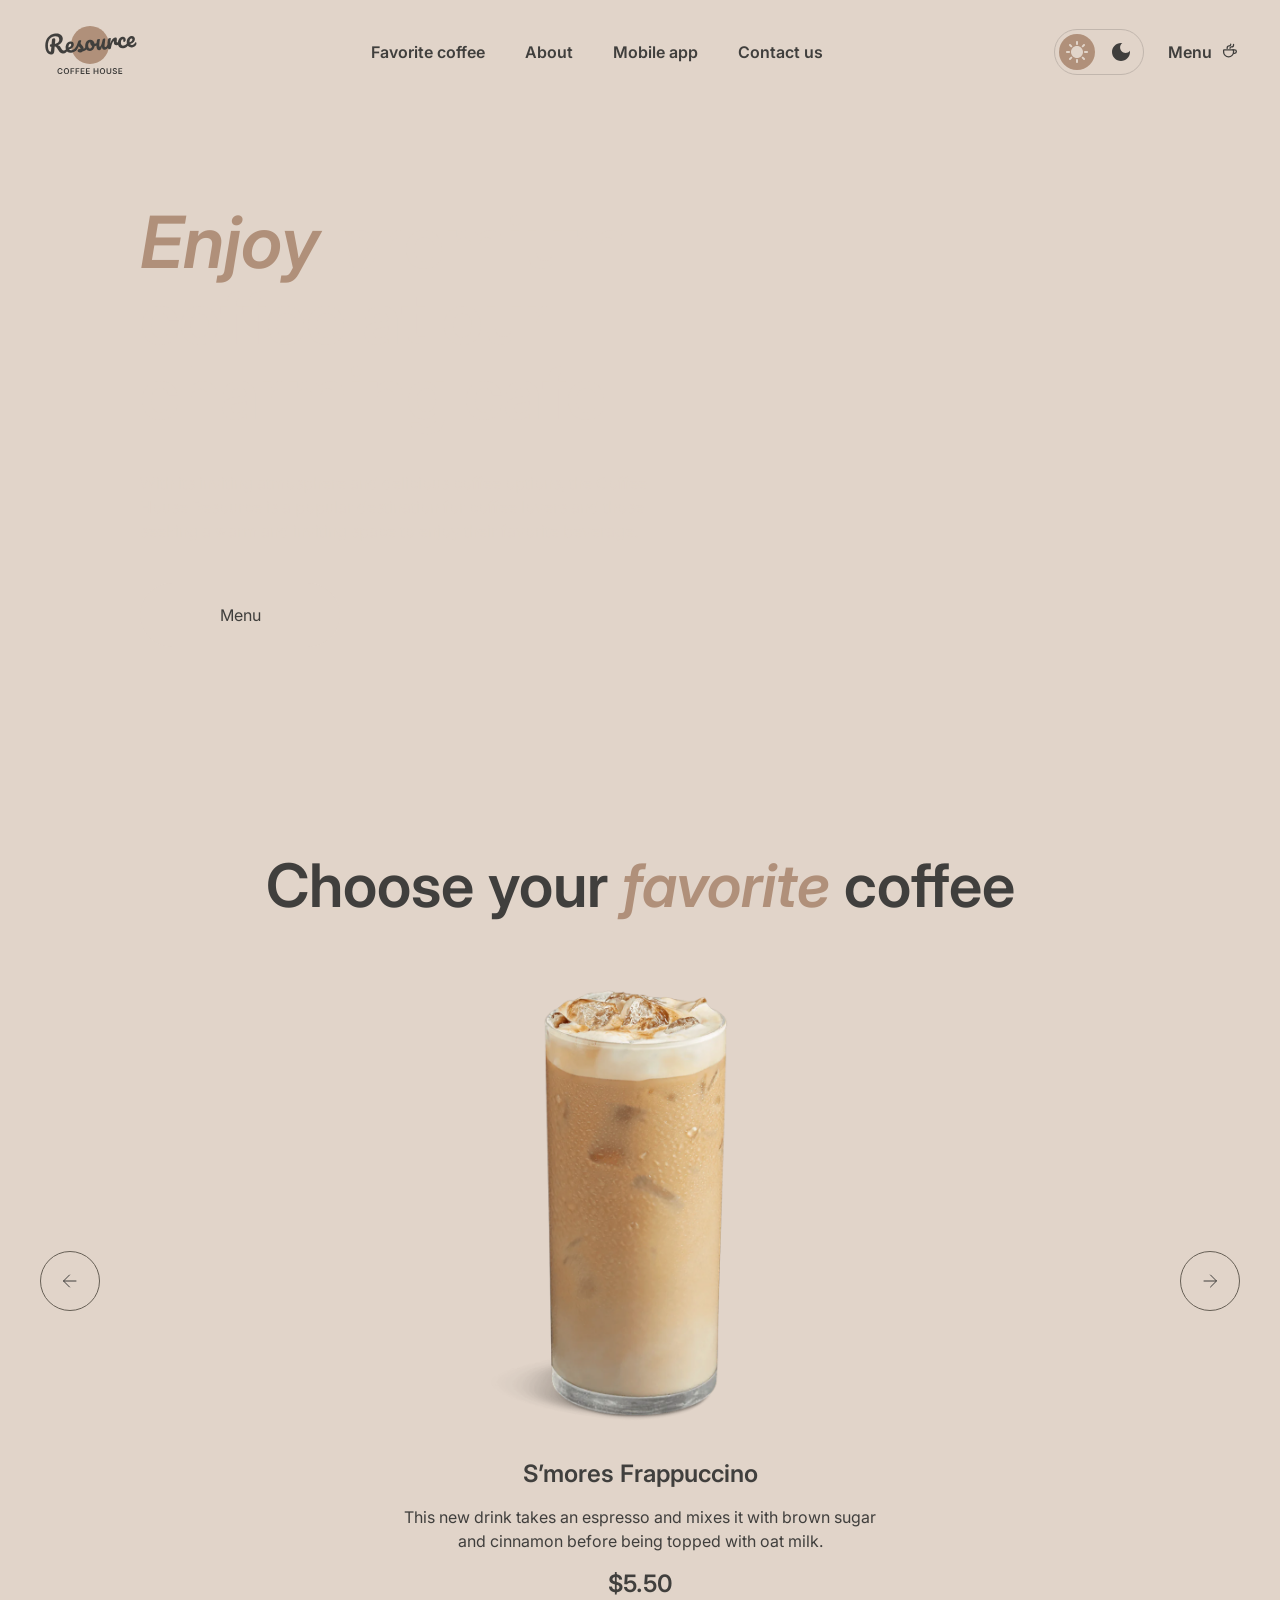
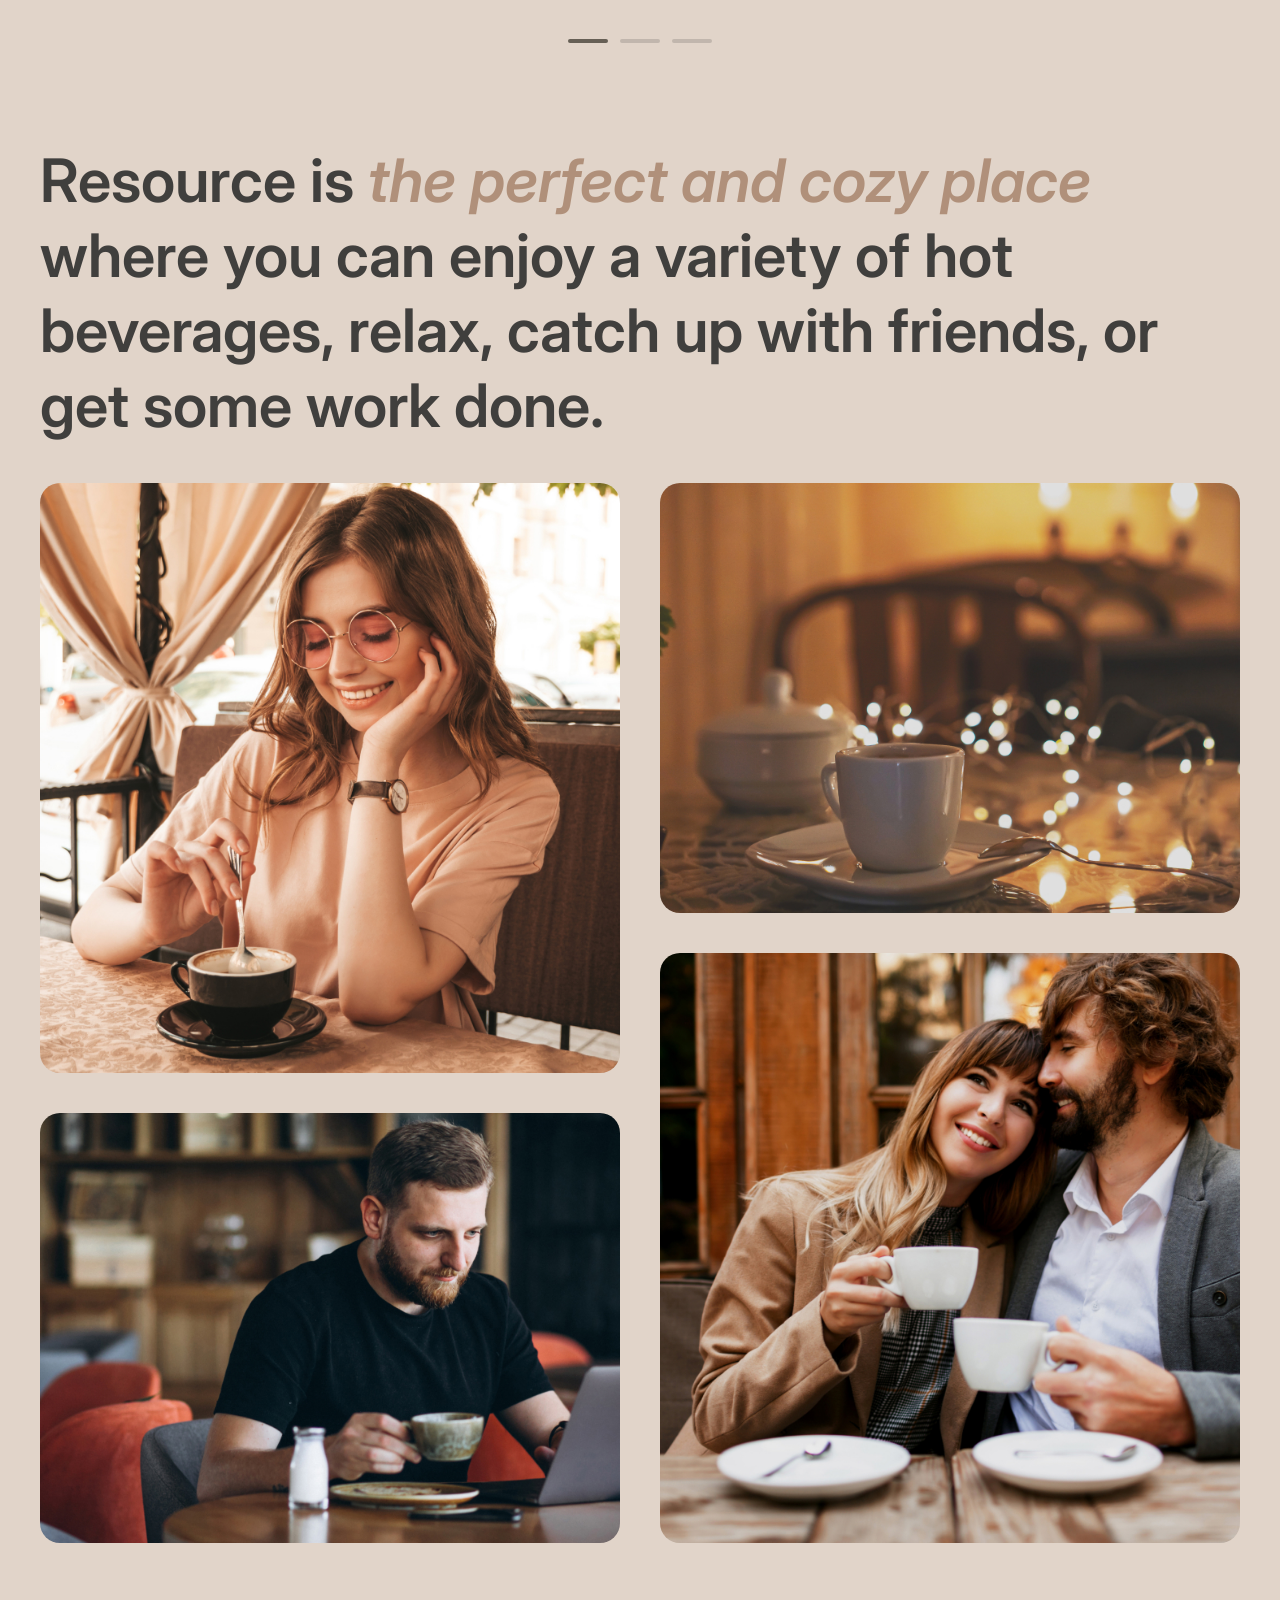
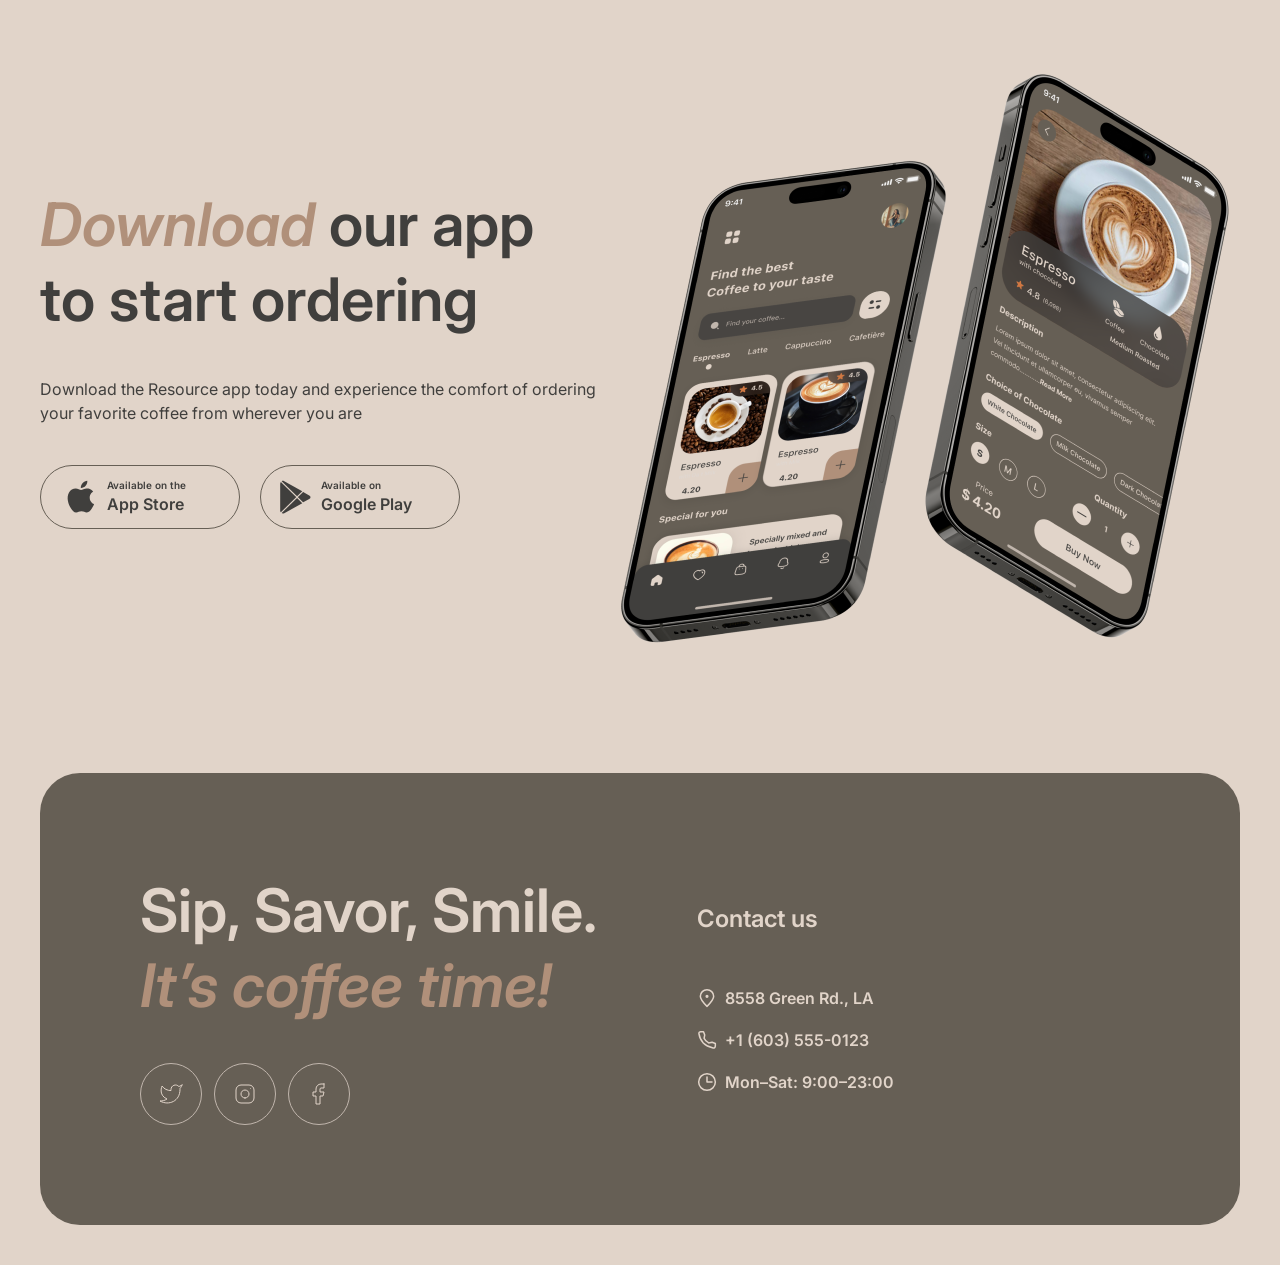
==== commit b9540a8d: "feat: add responsive styles for 768px and 380px screens" ====
--- a/index.html
+++ b/index.html
@@ -162,49 +162,123 @@
               </svg>
             </button>
           </div>
-          <div class="menu_link">
-            <a class="header_link" href="./menu.html"
-              >Menu
-              <svg
-                class="coffee_cup_icon"
-                width="20"
-                height="20"
-                viewBox="0 0 20 20"
-                fill="none"
-                aria-hidden="true"
-                xmlns="http://www.w3.org/2000/svg"
-              >
-                <path
-                  d="M14.166 9.76667V11.6667C14.166 14.8883 11.5543 17.5 8.33268 17.5C5.11102 17.5 2.49935 14.8883 2.49935 11.6667V9.76667C2.49935 9.4353 2.76798 9.16667 3.09935 9.16667H13.566C13.8974 9.16667 14.166 9.4353 14.166 9.76667Z"
-                  stroke="currentColor"
-                  stroke-width="1.5"
-                  stroke-linecap="round"
-                  stroke-linejoin="round"
-                />
-                <path
-                  d="M9.99935 7.49996C9.99935 6.66663 10.5946 5.83329 11.7851 5.83329C13.1 5.83329 14.166 4.7673 14.166 3.45234V2.91663"
-                  stroke="currentColor"
-                  stroke-width="1.5"
-                  stroke-linecap="round"
-                  stroke-linejoin="round"
-                />
-                <path
-                  d="M6.66732 7.5V7.08333C6.66732 5.70262 7.78661 4.58333 9.16732 4.58333C10.0878 4.58333 10.834 3.83714 10.834 2.91667V2.5"
-                  stroke="currentColor"
-                  stroke-width="1.5"
-                  stroke-linecap="round"
-                  stroke-linejoin="round"
-                />
-                <path
-                  d="M13.334 9.16663H15.4173C16.5679 9.16663 17.5007 10.0994 17.5007 11.25C17.5007 12.4006 16.5679 13.3333 15.4173 13.3333H14.1673"
-                  stroke="currentColor"
-                  stroke-width="1.5"
-                  stroke-linecap="round"
-                  stroke-linejoin="round"
-                />
-              </svg>
-            </a>
-          </div>
+          <a class="header_link menu_link" href="./menu.html"
+            ><p>Menu</p>
+            <svg
+              class="coffee_cup_icon"
+              width="20"
+              height="20"
+              viewBox="0 0 20 20"
+              fill="none"
+              aria-hidden="true"
+              xmlns="http://www.w3.org/2000/svg"
+            >
+              <path
+                d="M14.166 9.76667V11.6667C14.166 14.8883 11.5543 17.5 8.33268 17.5C5.11102 17.5 2.49935 14.8883 2.49935 11.6667V9.76667C2.49935 9.4353 2.76798 9.16667 3.09935 9.16667H13.566C13.8974 9.16667 14.166 9.4353 14.166 9.76667Z"
+                stroke="currentColor"
+                stroke-width="1.5"
+                stroke-linecap="round"
+                stroke-linejoin="round"
+              />
+              <path
+                d="M9.99935 7.49996C9.99935 6.66663 10.5946 5.83329 11.7851 5.83329C13.1 5.83329 14.166 4.7673 14.166 3.45234V2.91663"
+                stroke="currentColor"
+                stroke-width="1.5"
+                stroke-linecap="round"
+                stroke-linejoin="round"
+              />
+              <path
+                d="M6.66732 7.5V7.08333C6.66732 5.70262 7.78661 4.58333 9.16732 4.58333C10.0878 4.58333 10.834 3.83714 10.834 2.91667V2.5"
+                stroke="currentColor"
+                stroke-width="1.5"
+                stroke-linecap="round"
+                stroke-linejoin="round"
+              />
+              <path
+                d="M13.334 9.16663H15.4173C16.5679 9.16663 17.5007 10.0994 17.5007 11.25C17.5007 12.4006 16.5679 13.3333 15.4173 13.3333H14.1673"
+                stroke="currentColor"
+                stroke-width="1.5"
+                stroke-linecap="round"
+                stroke-linejoin="round"
+              />
+            </svg>
+          </a>
+          <button
+            class="btns burger_btn"
+            id="burger_default"
+            type="button"
+            aria-label="Open menu"
+          >
+            <svg
+              class="burger_icon"
+              width="44"
+              height="44"
+              viewBox="0 0 44 44"
+              fill="none"
+              xmlns="http://www.w3.org/2000/svg"
+            >
+              <rect
+                x="0.5"
+                y="0.5"
+                width="43"
+                height="43"
+                rx="21.5"
+                stroke="currentColor"
+              />
+              <path
+                d="M14 18H30"
+                stroke="currentColor"
+                stroke-width="1.5"
+                stroke-linecap="round"
+                stroke-linejoin="round"
+              />
+              <path
+                d="M14 26H30"
+                stroke="currentColor"
+                stroke-width="1.5"
+                stroke-linecap="round"
+                stroke-linejoin="round"
+              />
+            </svg>
+          </button>
+          <button
+            class="btns burger_btn"
+            id="burger_active"
+            type="button"
+            aria-label="Close menu"
+          >
+            <svg
+              class="burger_icon"
+              width="44"
+              height="44"
+              viewBox="0 0 44 44"
+              fill="none"
+              xmlns="http://www.w3.org/2000/svg"
+            >
+              <rect
+                x="0.5"
+                y="0.5"
+                width="43"
+                height="43"
+                rx="21.5"
+                stroke="currentColor"
+              />
+              <path
+                d="M16.3438 16.3431L27.6575 27.6568"
+                stroke="currentColor"
+                stroke-width="1.5"
+                stroke-linecap="round"
+                stroke-linejoin="round"
+              />
+              <path
+                d="M16.3438 27.6568L27.6575 16.3431"
+                stroke="currentColor"
+                stroke-width="1.5"
+                stroke-linecap="round"
+                stroke-linejoin="round"
+              />
+            </svg>
+          </button>
         </div>
       </header>
       <main>
@@ -224,7 +298,7 @@
               favorite beverage.
             </p>
             <a class="hero_btn" href="./menu.html"
-              >Menu
+              ><p>Menu</p>
               <svg
                 class="coffee_cup_icon hero_icon_cup"
                 width="20"
@@ -266,7 +340,7 @@
           </div>
         </section>
         <section id="favorite" class="favorite_container">
-          <h2 class="section_title">
+          <h2 class="section_title favorite_title">
             Choose your <span class="text_accent">favorite</span> coffee
           </h2>
           <div class="favorite_slider">
@@ -452,7 +526,7 @@
       <footer class="footer_container" id="contacts">
         <div class="contacts_offer">
           <h2 class="contacts_title">
-            Sip, Savor, Smile.
+            Sip, Savor, Smile.<br />
             <span class="text_accent">It’s coffee time!</span>
           </h2>
           <div class="socials_container">
@@ -477,8 +551,9 @@
                   stroke="currentColor"
                   stroke-linecap="round"
                   stroke-linejoin="round"
-                /></svg
-            ></a>
+                />
+              </svg>
+            </a>
             <a
               class="social_icon_container"
               href="https://www.instagram.com/reel/Db3Kr9Ftx0o/"
--- a/style.css
+++ b/style.css
@@ -86,6 +86,7 @@
 a,
 .arrows,
 .theme_btn,
+.burger_btn,
 .social_icon_container {
   cursor: pointer;
 }
@@ -137,6 +138,19 @@
 }
 
 /* BUTTONS */
+button,
+a {
+  -webkit-tap-highlight-color: transparent;
+}
+
+.burger_btn {
+  display: none;
+  border: none;
+  color: var(--color-icon);
+  background: transparent;
+  border-radius: 50%;
+}
+
 .hero_btn {
   display: flex;
   align-items: center;
@@ -152,6 +166,7 @@
 .hero_icon_cup {
   transition: opacity 0.3s ease;
   opacity: 0;
+  padding-bottom: 3px;
 }
 
 .hero_btn:hover .hero_icon_cup {
@@ -181,19 +196,15 @@
   transform: rotate(180deg);
 }
 
-.arrows:hover {
-  background: var(--color-bg-container);
-}
-
-.arrows:hover .arrow {
-  color: var(--color-icon-reverse);
-}
-
-:root.dark_theme .arrows:hover .arrow {
-  color: var(--color-icon);
-}
-
 /* LINKS */
+.menu_link {
+  display: flex;
+  justify-content: center;
+  align-items: center;
+  gap: 0.5em;
+  border-bottom: 1px solid var(--color-bg-page);
+}
+
 .app_btns_container {
   display: flex;
   gap: 1.25em;
@@ -216,28 +227,14 @@
   height: 36px;
 }
 
-.app_btn:hover {
-  color: #e1d4c9;
-  background: var(--color-bg-container);
-}
-
 .social_icon_container {
   padding: 1.125em;
   color: var(--color-icon-reverse);
   border: 1px solid var(--color-border-primary);
 }
 
-.social_icon_container:hover {
-  color: var(--color-icon);
-  background: var(--color-border-primary);
-}
-
 :root.dark_theme .social_icon_container {
   color: var(--color-icon);
-}
-
-:root.dark_theme .social_icon_container:hover {
-  background: var(--color-bg-page);
 }
 
 /* HEADER */
@@ -275,12 +272,8 @@
   border-bottom: 0.125em solid var(--color-border-inverse);
 }
 
-.header_link:hover {
-  border-bottom: 0.125em solid var(--color-text-primary);
-}
-
-.contacts_link:hover {
-  border-bottom: 0.125em solid var(--color-text-inverse);
+:root.dark_theme .contacts_link {
+  border-bottom-color: var(--color-bg-container);
 }
 
 .header_options {
@@ -315,17 +308,9 @@
   background: var(--color-text-accent);
 }
 
-.theme_btn:not(:disabled):hover {
-  color: var(--color-icon-reverse);
-  background: var(--color-bg-container);
-}
-
-:root.dark_theme .theme_btn:not(:disabled):hover {
-  color: var(--color-icon);
-}
-
 .coffee_cup_icon {
   color: var(--color-icon);
+  padding-bottom: 3px;
 }
 
 /* MAIN */
@@ -503,3 +488,213 @@
 .contacts_info_title {
   margin: 0 0 1.5em 0;
 }
+
+/* HOVER and ACTIVE effects */
+@media (hover: hover) {
+  .header_link:hover {
+    border-bottom: 0.125em solid var(--color-text-primary);
+  }
+
+  .theme_btn:not(:disabled):hover {
+    color: var(--color-icon-reverse);
+    background: var(--color-bg-container);
+  }
+
+  :root.dark_theme .theme_btn:not(:disabled):hover {
+    color: var(--color-icon);
+  }
+
+  .arrows:hover {
+    background: var(--color-bg-container);
+  }
+
+  .arrows:hover .arrow {
+    color: var(--color-icon-reverse);
+  }
+
+  :root.dark_theme .arrows:hover .arrow {
+    color: var(--color-icon);
+  }
+
+  .app_btn:hover {
+    color: #e1d4c9;
+    background: var(--color-bg-container);
+  }
+
+  .social_icon_container:hover {
+    color: var(--color-icon);
+    background: var(--color-border-primary);
+  }
+
+  :root.dark_theme .social_icon_container:hover {
+    background: var(--color-bg-page);
+  }
+
+  .contacts_link:hover {
+    border-bottom: 0.125em solid var(--color-text-inverse);
+  }
+
+  :root.dark_theme .contacts_link:hover {
+    border-bottom-color: var(--color-text-inverse);
+  }
+}
+
+@media (hover: none) {
+  .header_link:active {
+    border-bottom: 0.125em solid var(--color-text-primary);
+  }
+
+  .btns:active {
+    color: var(--color-icon-reverse);
+    background: var(--color-bg-container);
+  }
+
+  .arrows:active {
+    background: var(--color-bg-container);
+  }
+
+  .arrows:active .arrow {
+    color: var(--color-icon-reverse);
+  }
+
+  :root.dark_theme .arrows:active .arrow {
+    color: var(--color-icon);
+  }
+
+  .contacts_link:active {
+    border-bottom: 0.125em solid var(--color-text-inverse);
+  }
+
+  :root.dark_theme .contacts_link:active {
+    border-bottom-color: var(--color-text-inverse);
+  }
+}
+
+/* ADAPTIVE */
+@media (max-width: 1200px) {
+  .favorite_title {
+    text-align: center;
+  }
+
+  .mobile_app_container {
+    flex-direction: column;
+    gap: 2.5em;
+  }
+
+  .mobile_app_img {
+    display: block;
+    margin: 0 auto;
+  }
+
+  .footer_container {
+    flex-direction: column;
+    align-items: start;
+  }
+
+  .contacts_title {
+    font-size: 3.7rem;
+  }
+}
+
+@media (max-width: 850px) {
+  .header_link {
+    font-size: 0.85rem;
+  }
+}
+
+@media (max-width: 768px) {
+  .header_list,
+  .menu_link {
+    display: none;
+  }
+
+  .hero_content {
+    margin: 6.25em 3.75em;
+  }
+
+  #burger_default {
+    display: block;
+  }
+
+  .hero_icon_cup {
+    opacity: 1;
+  }
+
+  .about_gallery {
+    grid-template: 726px 726px / 1fr;
+  }
+
+  .img_2,
+  .img_3 {
+    display: none;
+  }
+
+  .img_1 {
+    grid-column: 1;
+    grid-row: 1;
+  }
+
+  .img_4 {
+    grid-column: 1;
+    grid-row: 2;
+  }
+}
+
+@media (max-width: 767px) {
+  .section_title,
+  .contacts_title {
+    font-size: 2.8rem;
+  }
+
+  .hero_title {
+    font-size: 4rem;
+  }
+
+  .mobile_app_img,
+  .favorite_img {
+    width: 348px;
+    height: 348px;
+  }
+
+  .favorite_content {
+    margin: 0 auto;
+  }
+
+  .arrows {
+    display: none;
+  }
+}
+
+@media (max-width: 600px) {
+  .container {
+    padding: 1.25em 1em 2.5em 1em;
+  }
+
+  .hero_title {
+    font-size: 2.625rem;
+  }
+
+  .hero_content {
+    margin: 3.75em 1em;
+  }
+
+  .header_options {
+    gap: 0.75em;
+  }
+
+  .section_title,
+  .contacts_title {
+    font-size: 2rem;
+  }
+
+  .footer_container {
+    padding: 3.75em 1em;
+    gap: 2.5em;
+  }
+}
+
+@media (max-width: 450px) {
+  .app_btns_container {
+    flex-direction: column;
+  }
+}
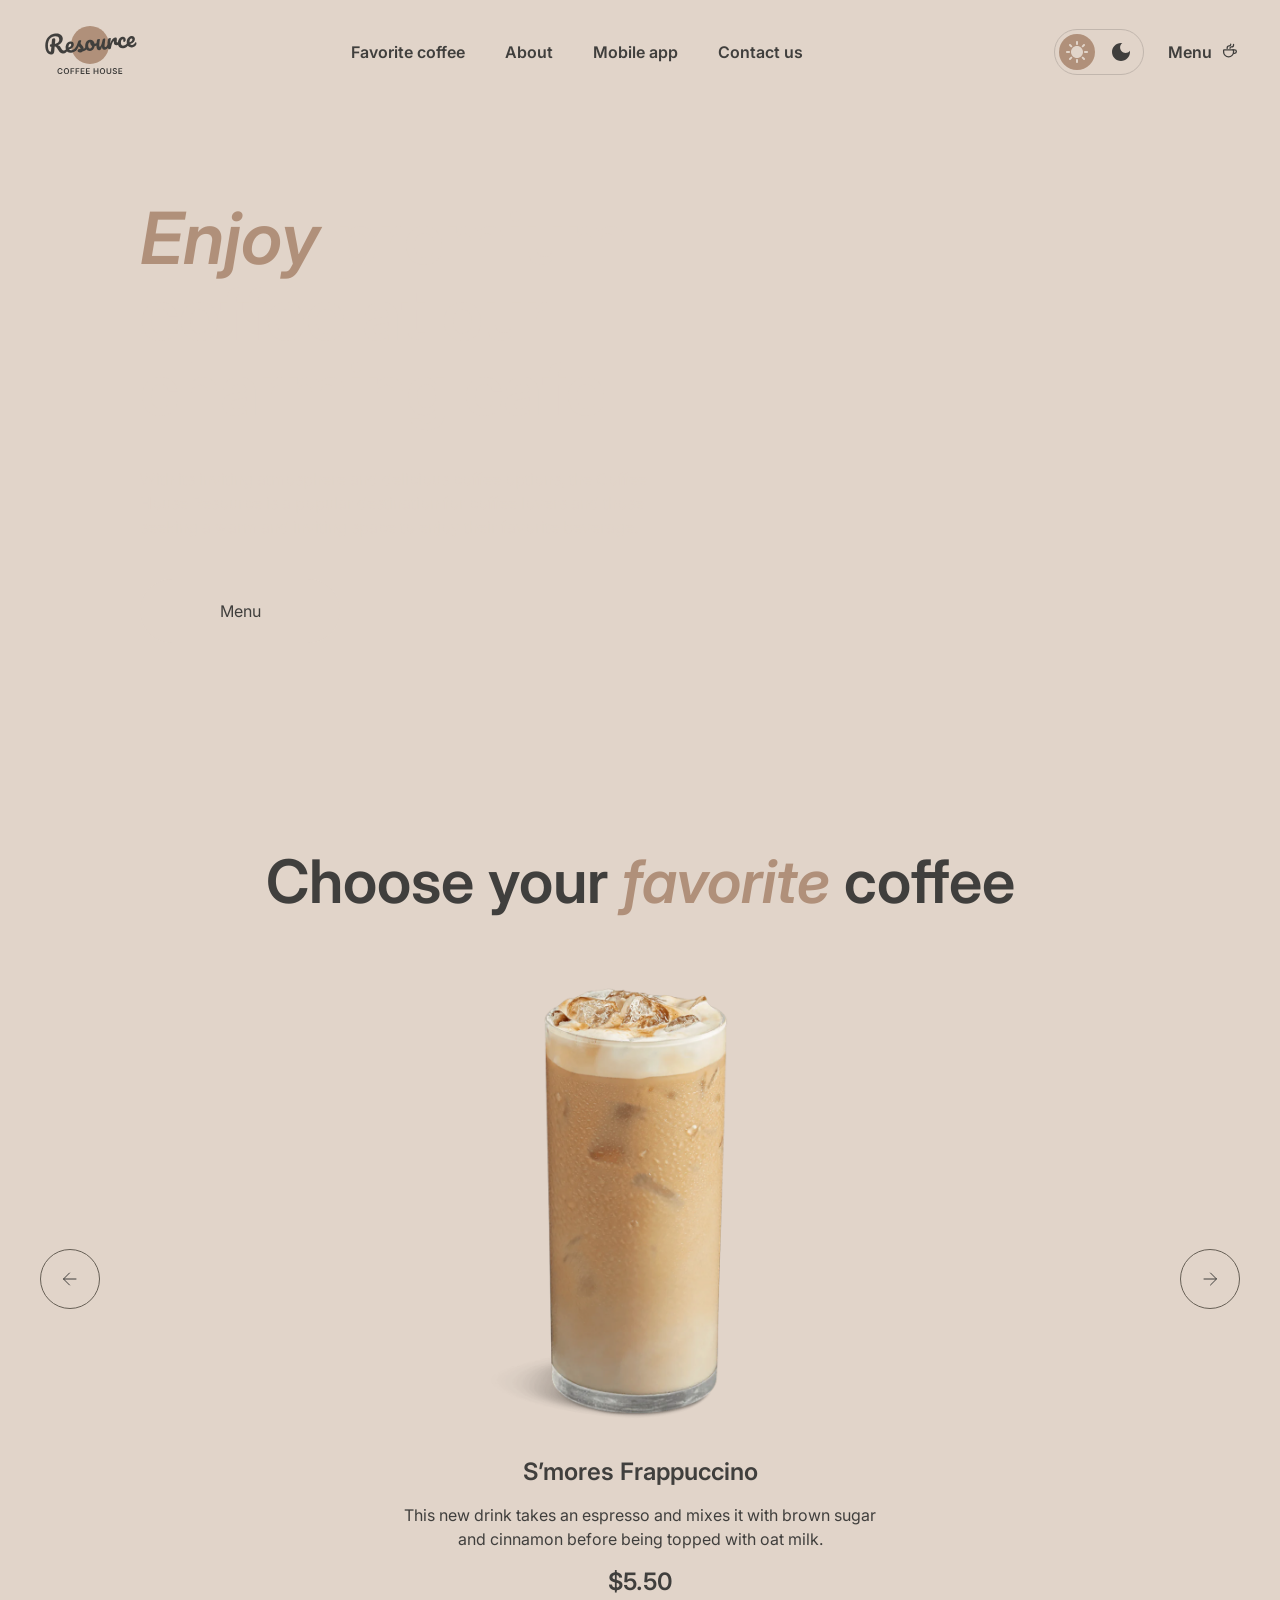
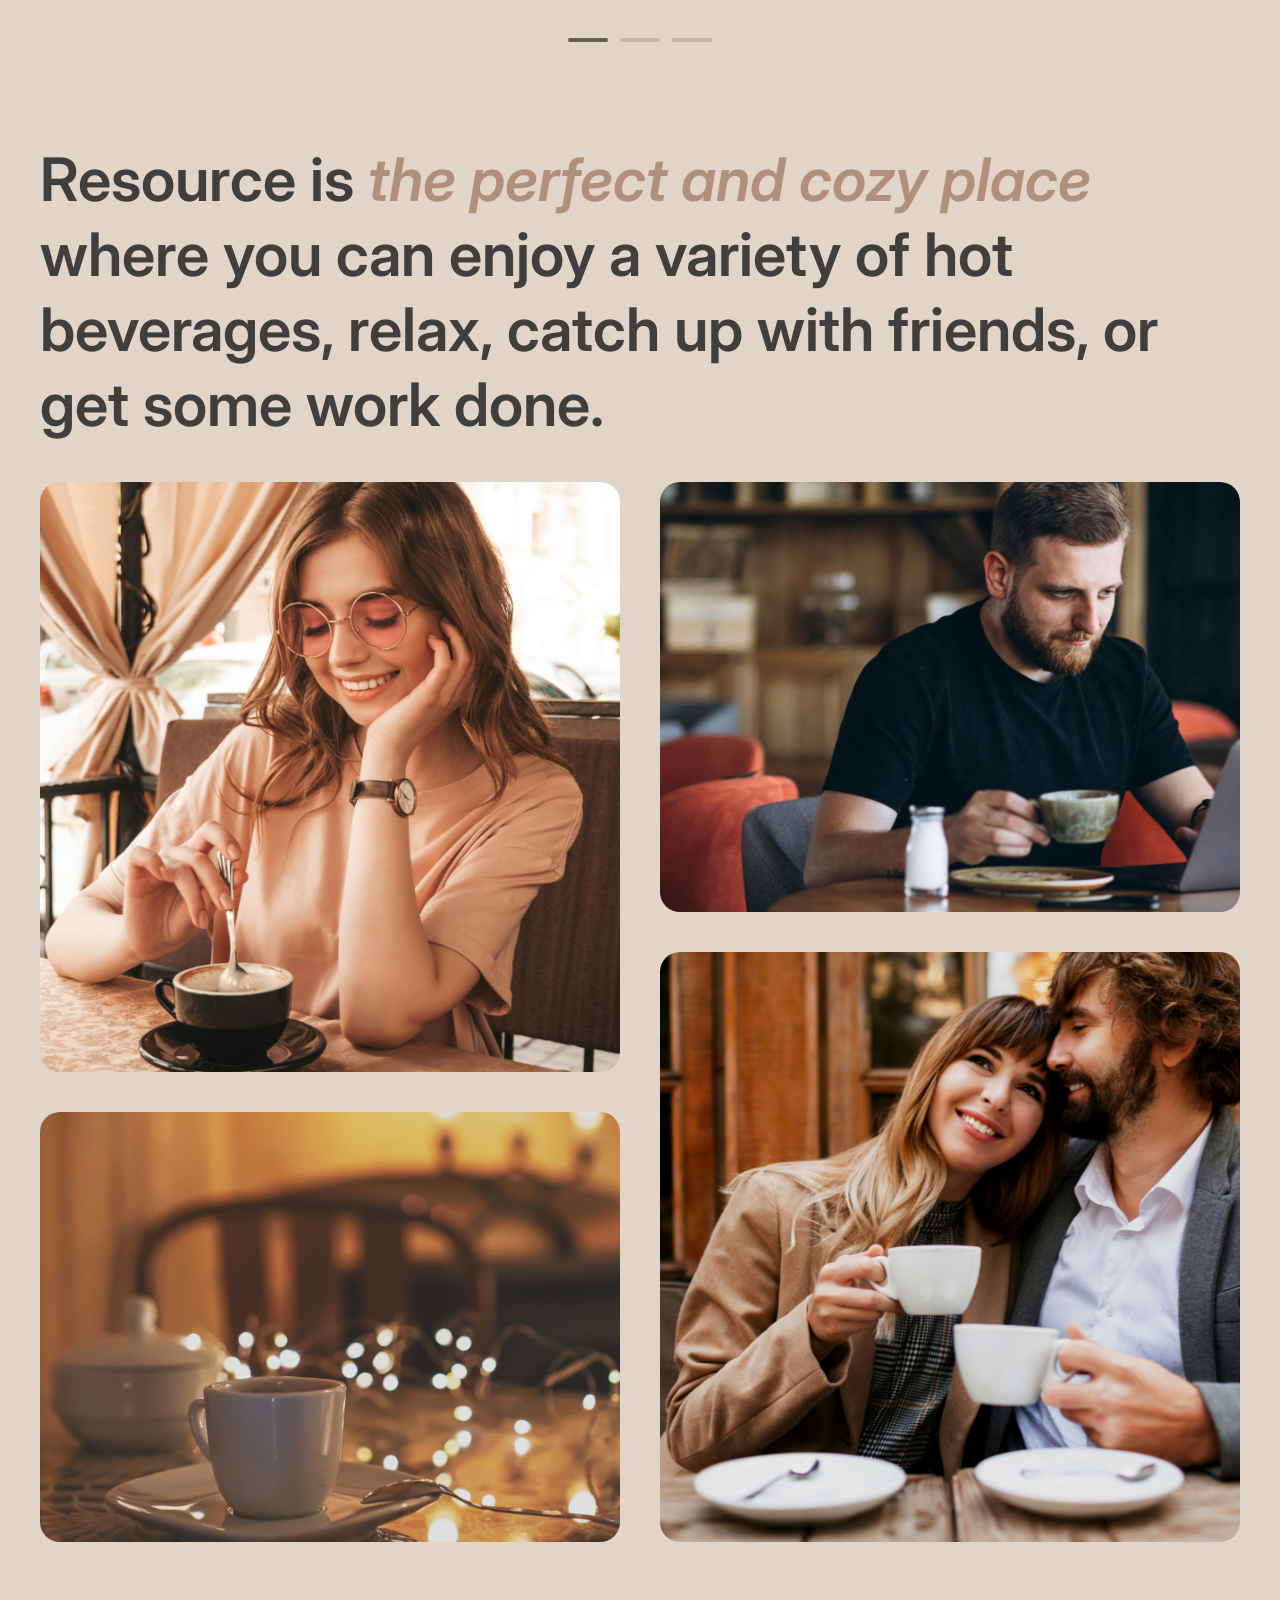
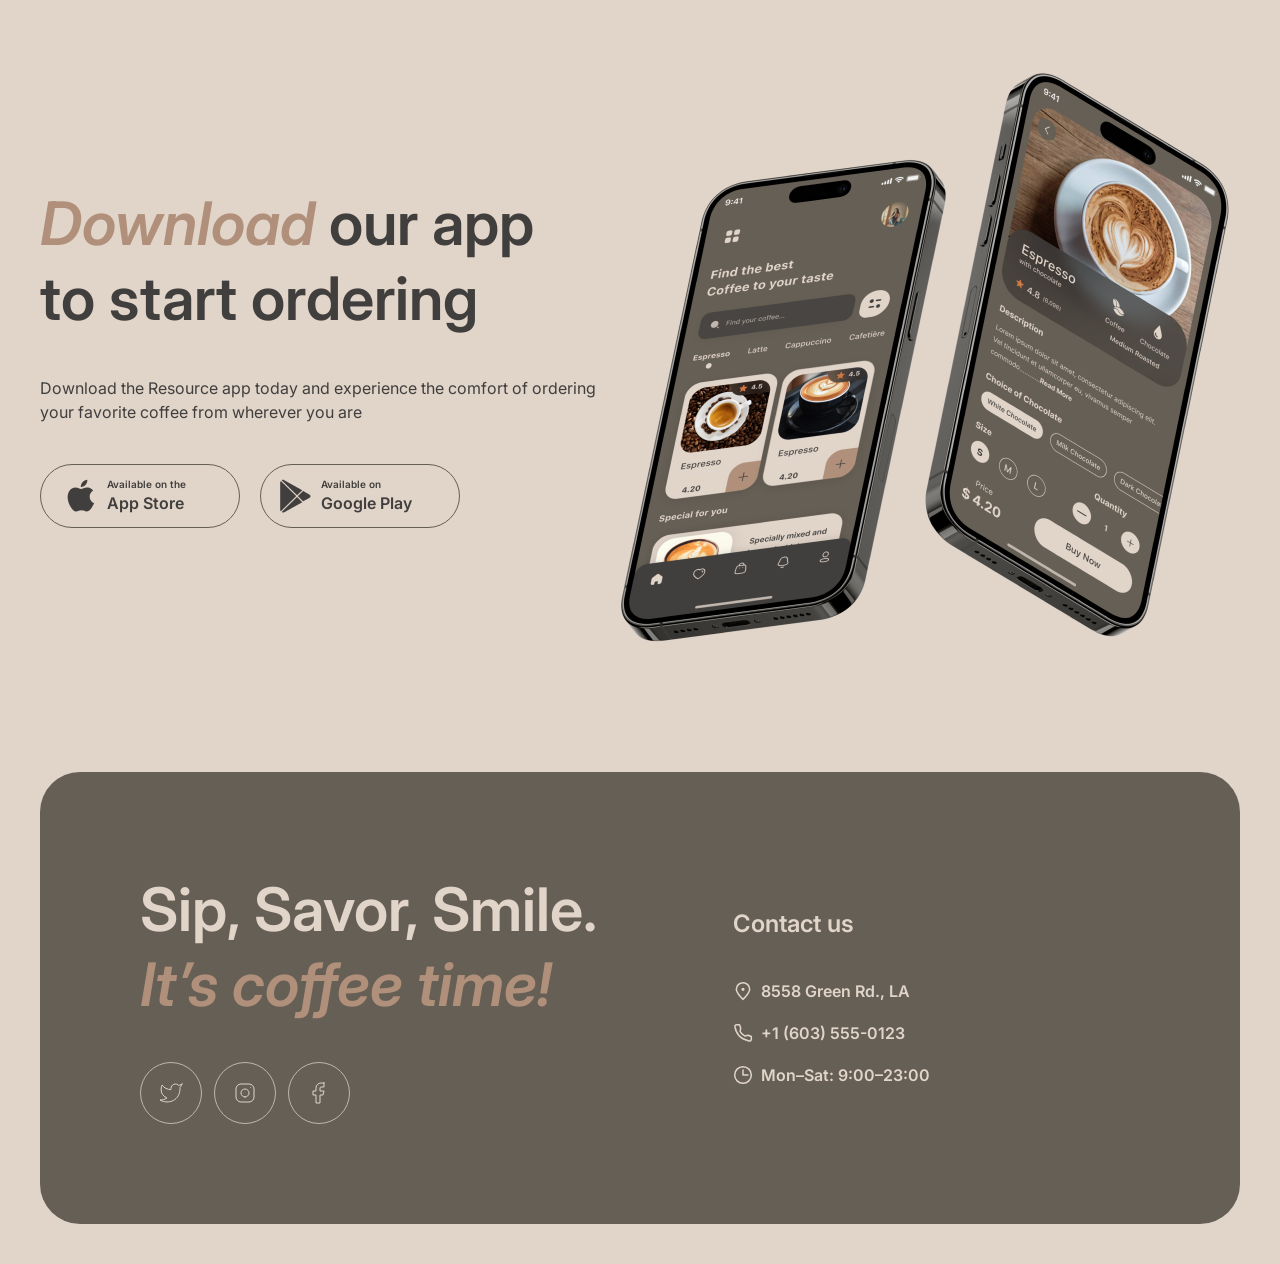
==== commit 2c439521: "fix: adjust responsive styles; feat: add upload button functionality" ====
--- a/index.html
+++ b/index.html
@@ -370,7 +370,17 @@
               <img
                 class="favorite_img"
                 src="./img/home-page/coffee-slider-1.png"
-                alt=""
+                alt="S’mores Frappuccino with cream in a tall glass"
+              />
+              <img
+                class="favorite_img hidden"
+                src="./img/home-page/coffee-slider-2.png"
+                alt="Caramel Macchiato in a glass cup"
+              />
+              <img
+                class="favorite_img hidden"
+                src="./img/home-page/coffee-slider-3.png"
+                alt="Ice black coffee in a tall glass"
               />
               <h3 class="favorite_content_title">S’mores Frappuccino</h3>
               <p class="favorite_content_text">
@@ -403,9 +413,24 @@
             </button>
           </div>
           <div class="controls_container">
-            <div class="control control_active"></div>
-            <div class="control"></div>
-            <div class="control"></div>
+            <button
+              class="control control_active"
+              id="control_1"
+              type="button"
+              aria-label="First control active"
+            ></button>
+            <button
+              class="control"
+              id="control_1"
+              type="button"
+              aria-label="First control"
+            ></button>
+            <button
+              class="control"
+              id="control_1"
+              type="button"
+              aria-label="First control"
+            ></button>
           </div>
         </section>
         <section id="about">
@@ -416,26 +441,34 @@
             friends, or get some work done.
           </h2>
           <div class="about_gallery">
-            <img
-              class="img_1 gallery_img"
-              src="./img/home-page/about-1.jpg"
-              alt="Woman enjoying coffee at a cafe"
-            />
-            <img
-              class="img_2 gallery_img"
-              src="./img/home-page/about-2.jpg"
-              alt="Man drinking coffee at a cafe"
-            />
-            <img
-              class="img_3 gallery_img"
-              src="./img/home-page/about-3.jpg"
-              alt="Cup of coffee on a table"
-            />
-            <img
-              class="img_4 gallery_img"
-              src="./img/home-page/about-4.jpg"
-              alt="Couple enjoying coffee together"
-            />
+            <div class="gallery_item img_1">
+              <img
+                class="gallery_img"
+                src="./img/home-page/about-1.jpg"
+                alt="Woman enjoying coffee at a cafe"
+              />
+            </div>
+            <div class="gallery_item img_2">
+              <img
+                class="gallery_img"
+                src="./img/home-page/about-2.jpg"
+                alt="Man drinking coffee at a cafe"
+              />
+            </div>
+            <div class="gallery_item img_3">
+              <img
+                class="gallery_img"
+                src="./img/home-page/about-3.jpg"
+                alt="Cup of coffee on a table"
+              />
+            </div>
+            <div class="gallery_item img_4">
+              <img
+                class="gallery_img"
+                src="./img/home-page/about-4.jpg"
+                alt="Couple enjoying coffee together"
+              />
+            </div>
           </div>
         </section>
         <section id="mobile_app" class="mobile_app_container">
--- a/style.css
+++ b/style.css
@@ -87,6 +87,7 @@
 .arrows,
 .theme_btn,
 .burger_btn,
+.control,
 .social_icon_container {
   cursor: pointer;
 }
@@ -95,6 +96,7 @@
 p {
   font-size: 1rem;
   line-height: 150%;
+  letter-spacing: 0.5%;
 }
 
 .hero_title {
@@ -125,6 +127,7 @@
 
 .favorite_content_text {
   text-align: center;
+  max-width: 477px;
 }
 
 .available {
@@ -253,6 +256,7 @@
 .header_list {
   display: flex;
   gap: 2.5em;
+  margin-right: 2.5em;
 }
 
 .header_link,
@@ -326,7 +330,7 @@
   min-height: 40.25rem;
   border-radius: 2.5em;
   overflow: hidden;
-  margin-top: 1.25em;
+  margin-top: 1em;
 }
 
 .hero_video {
@@ -352,7 +356,7 @@
   flex-direction: column;
   justify-content: center;
   align-items: center;
-  gap: 2.5em;
+  gap: 2.6em;
 }
 
 .favorite_slider {
@@ -387,6 +391,7 @@
   width: 40px;
   height: 4px;
   border-radius: 6.25em;
+  border: none;
   background: var(--color-border-primary);
 }
 
@@ -402,31 +407,38 @@
   grid-template: 430px 120px 430px /1fr 1fr;
 }
 
+.gallery_item {
+  overflow: hidden;
+  border-radius: 1.25em;
+}
+
+.gallery_img {
+  width: 100%;
+  height: 100%;
+  display: block;
+  object-fit: cover;
+  transform: scale(1.1);
+  transition: transform 0.3s ease;
+}
+
 .img_1 {
   grid-column: 1;
   grid-row: 1 / 3;
 }
 
 .img_2 {
+  grid-column: 1;
+  grid-row: 3;
+}
+
+.img_3 {
   grid-column: 2;
   grid-row: 1;
-}
-
-.img_3 {
-  grid-column: 1;
-  grid-row: 3;
 }
 
 .img_4 {
   grid-column: 2;
   grid-row: 2 / 4;
-}
-
-.gallery_img {
-  width: 100%;
-  height: 100%;
-  object-fit: cover;
-  border-radius: 1.25em;
 }
 
 /* mobile_app section */
@@ -451,8 +463,9 @@
 /* FOOTER */
 .footer_container {
   display: flex;
-  align-items: center;
-  gap: 6.25em;
+  justify-content: flex-start;
+  align-items: center;
+  gap: 8.5em;
   color: var(--color-text-inverse);
   background: var(--color-bg-container);
   padding: 6.25em;
@@ -486,7 +499,12 @@
 }
 
 .contacts_info_title {
-  margin: 0 0 1.5em 0;
+  margin: 0 0 1em 0;
+}
+
+/* PSEUDO CLASSES */
+.hidden {
+  display: none;
 }
 
 /* HOVER and ACTIVE effects */
@@ -516,6 +534,10 @@
     color: var(--color-icon);
   }
 
+  .gallery_item:hover .gallery_img {
+    transform: scale(1);
+  }
+
   .app_btn:hover {
     color: #e1d4c9;
     background: var(--color-bg-container);
@@ -570,15 +592,19 @@
   }
 }
 
-/* ADAPTIVE */
+/* RESPONSIBILITY */
 @media (max-width: 1200px) {
+  .header_list {
+    margin-right: 0;
+  }
+
   .favorite_title {
     text-align: center;
   }
 
   .mobile_app_container {
     flex-direction: column;
-    gap: 2.5em;
+    gap: 6.25em;
   }
 
   .mobile_app_img {
@@ -589,6 +615,8 @@
   .footer_container {
     flex-direction: column;
     align-items: start;
+    padding: 6.25em 3.75em;
+    gap: 6.5em;
   }
 
   .contacts_title {
@@ -608,6 +636,15 @@
     display: none;
   }
 
+  .theme_switch {
+    gap: 1em;
+  }
+
+  .theme_btn {
+    width: 40px;
+    height: 40px;
+  }
+
   .hero_content {
     margin: 6.25em 3.75em;
   }
@@ -620,8 +657,15 @@
     opacity: 1;
   }
 
+  .hero_btn {
+    padding: 1.25em;
+  }
   .about_gallery {
-    grid-template: 726px 726px / 1fr;
+    grid-template: 590px 590px/ 1fr;
+  }
+
+  .gallery_img {
+    transform: scale(1.05);
   }
 
   .img_2,
@@ -637,6 +681,10 @@
   .img_4 {
     grid-column: 1;
     grid-row: 2;
+  }
+
+  .app_content {
+    max-width: 100%;
   }
 }
 
@@ -647,7 +695,13 @@
   }
 
   .hero_title {
+    line-height: 115%;
     font-size: 4rem;
+  }
+
+  .mobile_app_container {
+    flex-direction: column;
+    gap: 2.5em;
   }
 
   .mobile_app_img,
@@ -670,6 +724,10 @@
     padding: 1.25em 1em 2.5em 1em;
   }
 
+  .hero_container {
+    min-height: 0;
+  }
+
   .hero_title {
     font-size: 2.625rem;
   }
@@ -694,6 +752,9 @@
 }
 
 @media (max-width: 450px) {
+  .gallery_img {
+    transform: scale(1.25);
+  }
   .app_btns_container {
     flex-direction: column;
   }
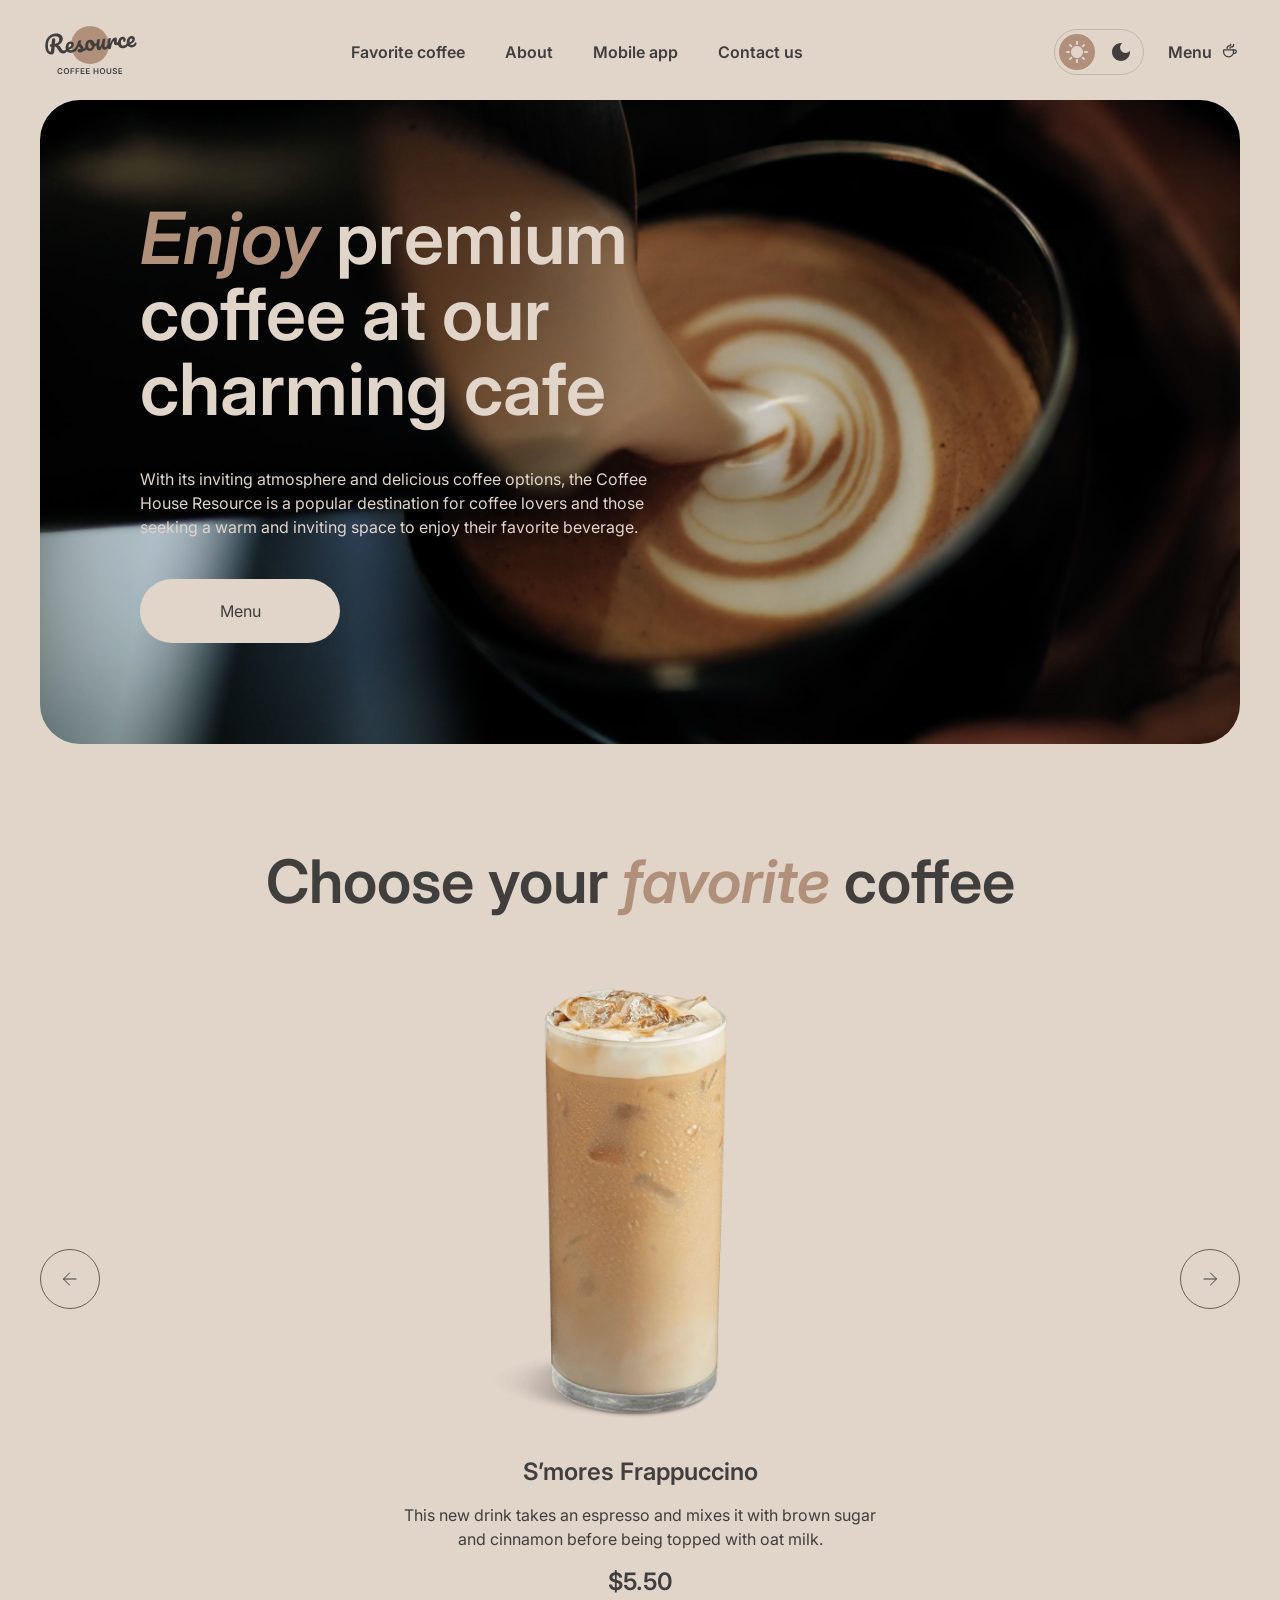
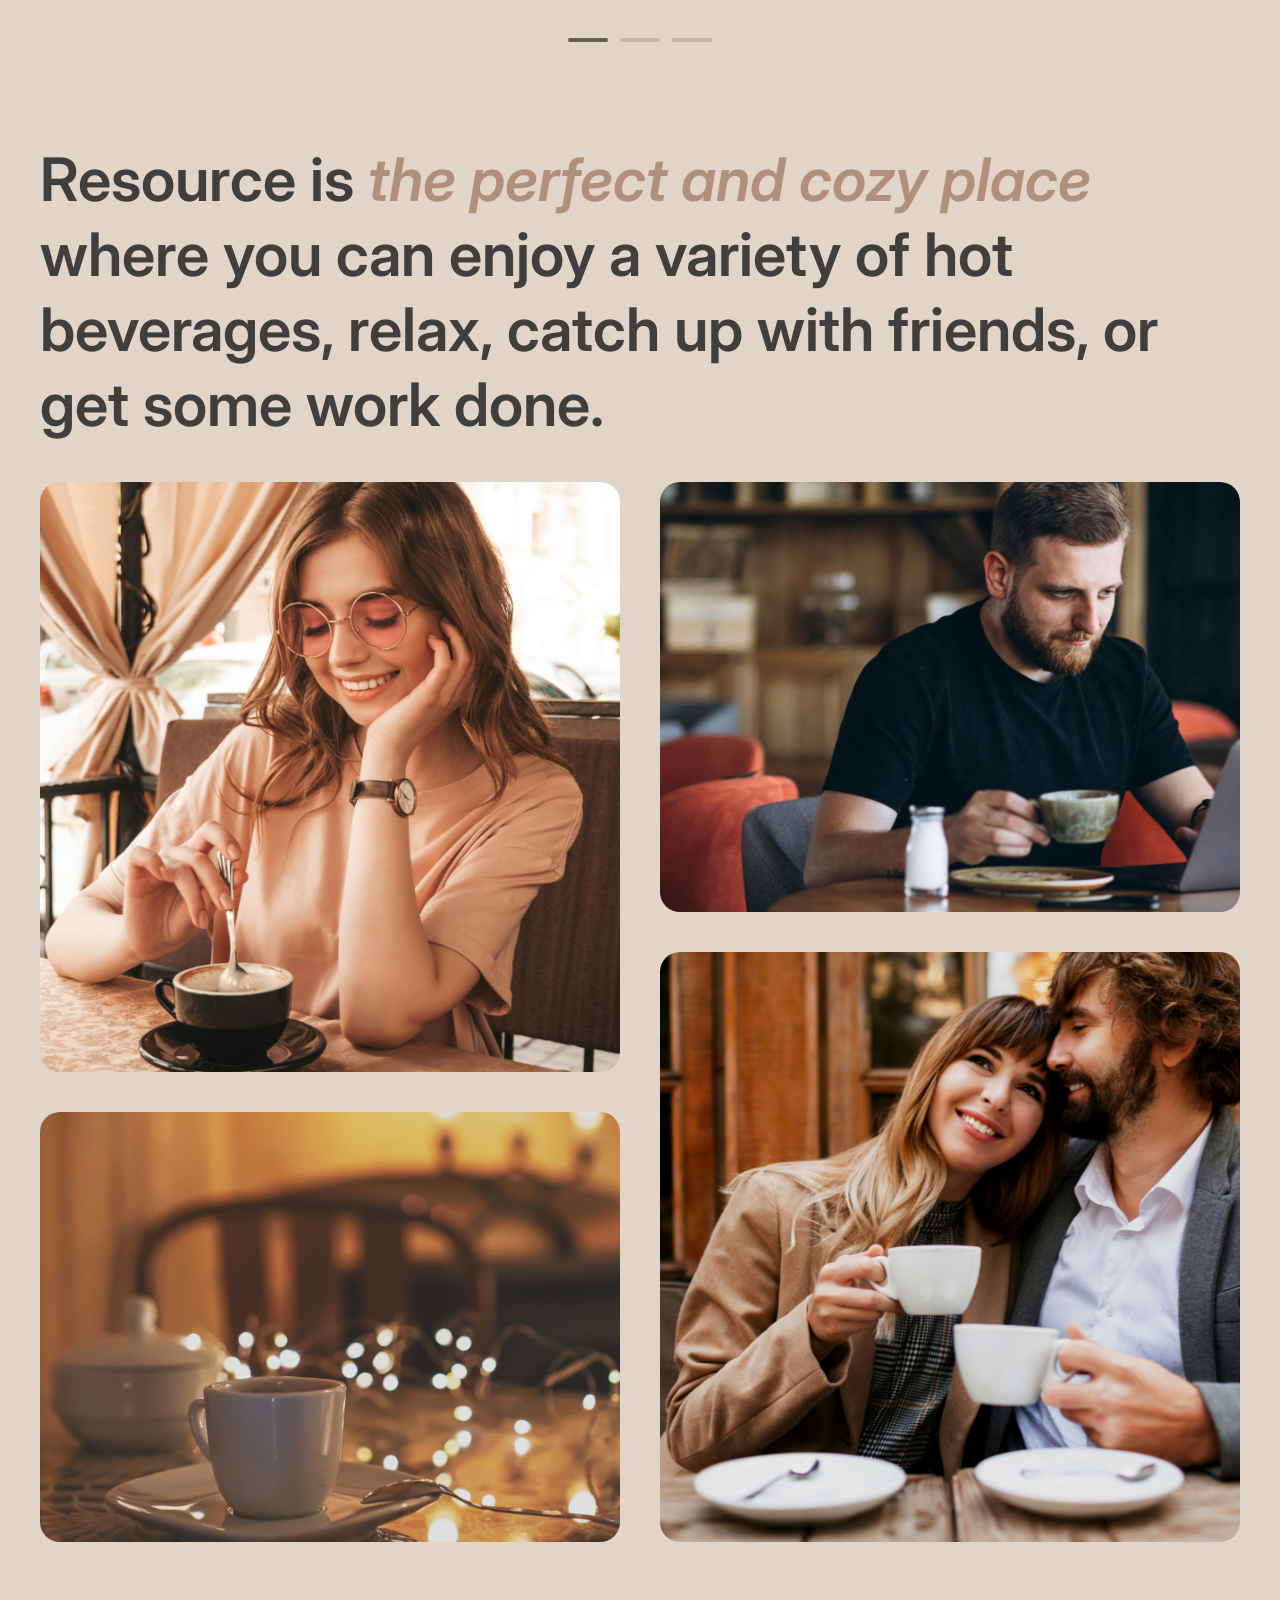
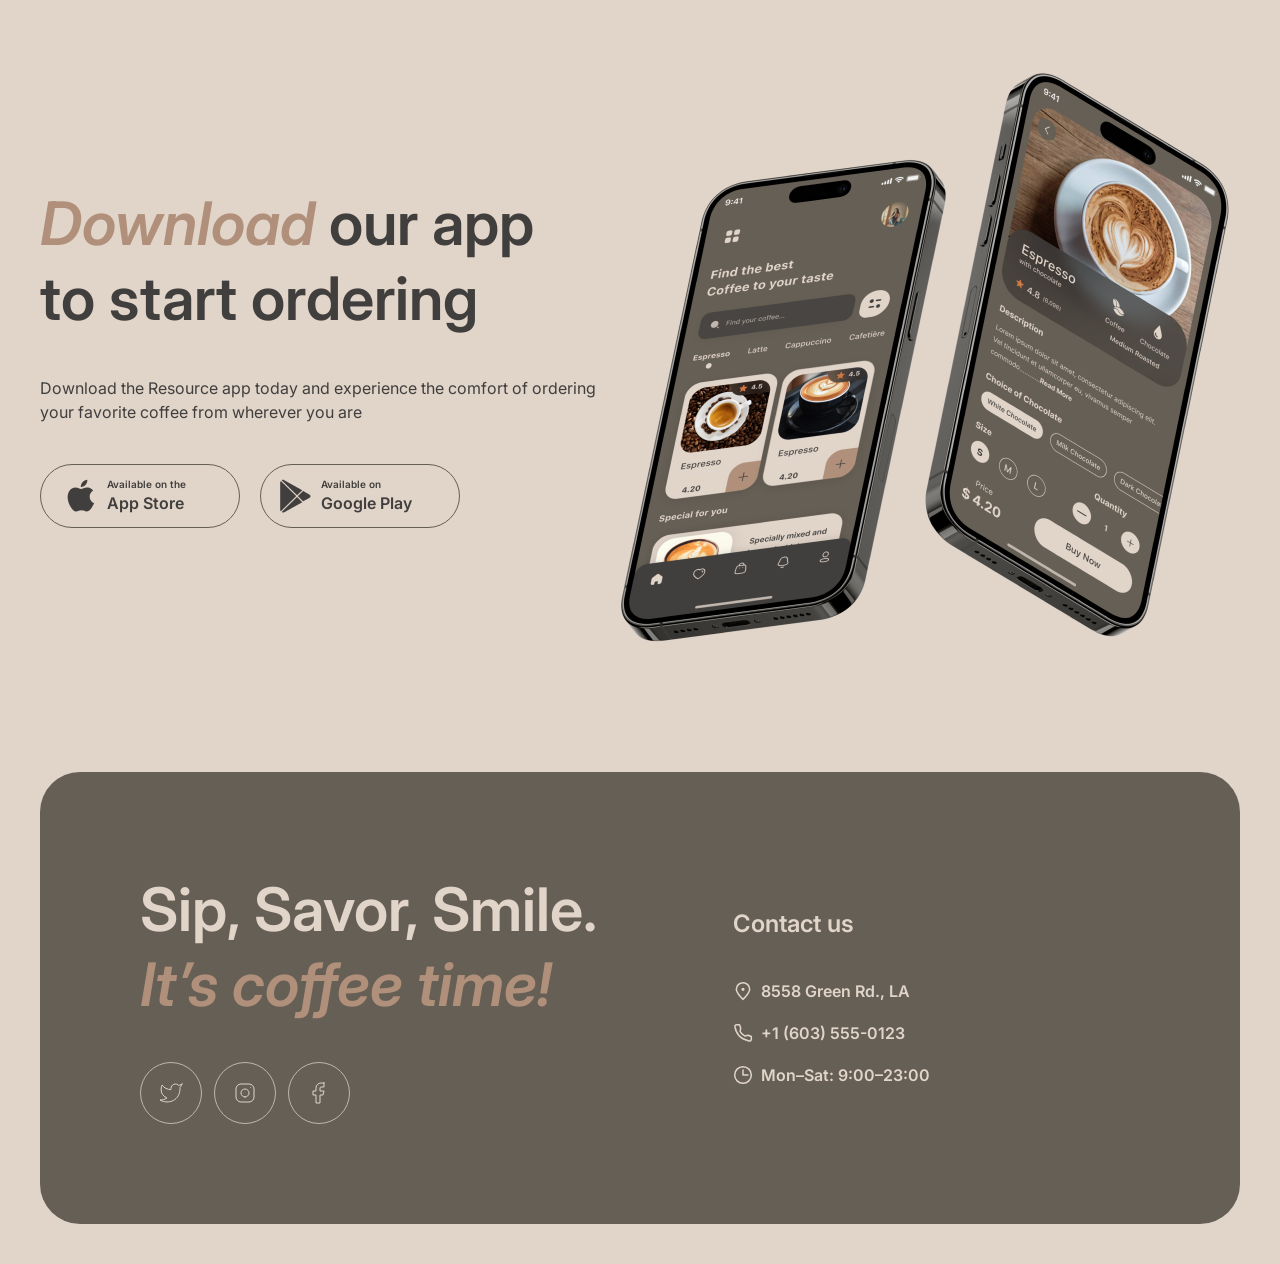
==== commit cb2ecea6: "add video poster, menu card hover, and fix contr ol id" ====
--- a/index.html
+++ b/index.html
@@ -283,7 +283,7 @@
       </header>
       <main>
         <section id="hero" class="hero_container">
-          <video class="hero_video" autoplay muted loop playsinline>
+          <video class="hero_video" autoplay muted loop playsinline poster="./img/home-page/img-hero.jpg">
             <source src="./video/hero-video.mp4" type="video/mp4" />
           </video>
           <div class="hero_content">
@@ -421,13 +421,13 @@
             ></button>
             <button
               class="control"
-              id="control_1"
+              id="control_2"
               type="button"
               aria-label="First control"
             ></button>
             <button
               class="control"
-              id="control_1"
+              id="control_3"
               type="button"
               aria-label="First control"
             ></button>
